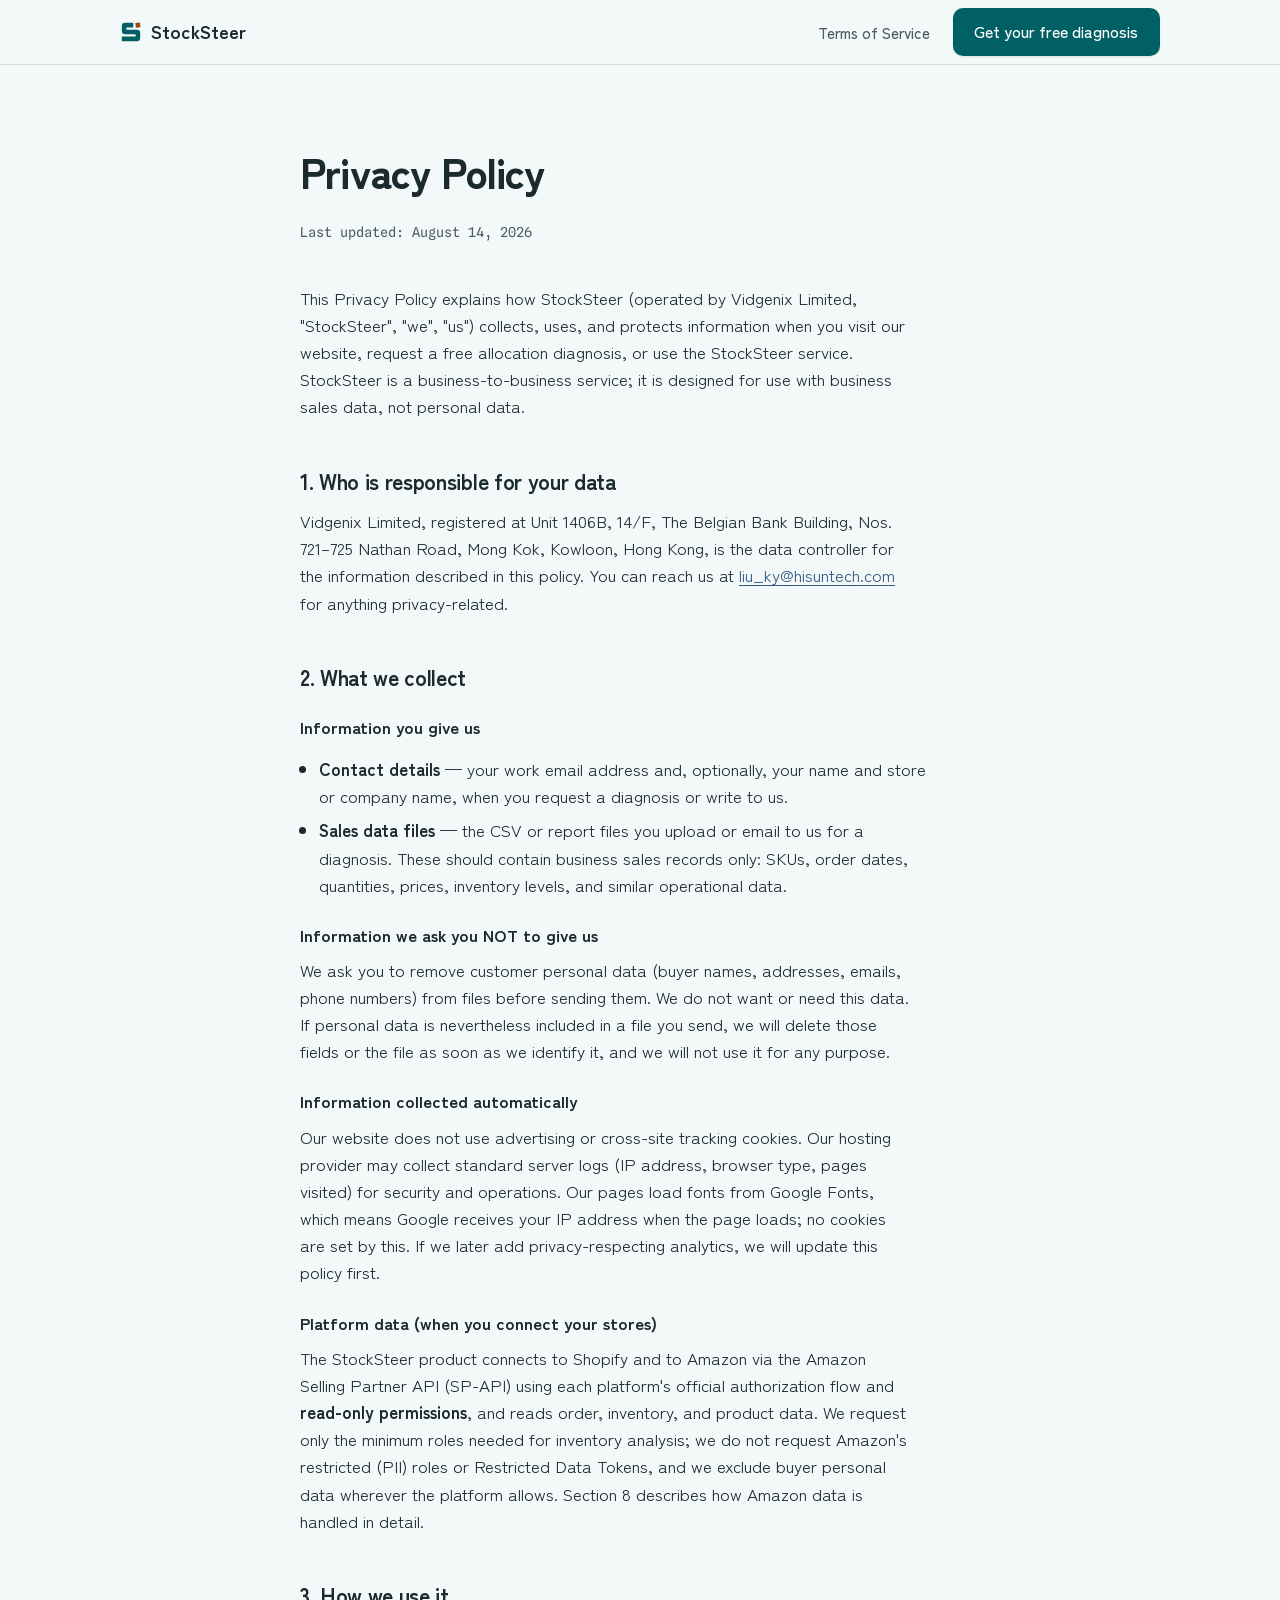
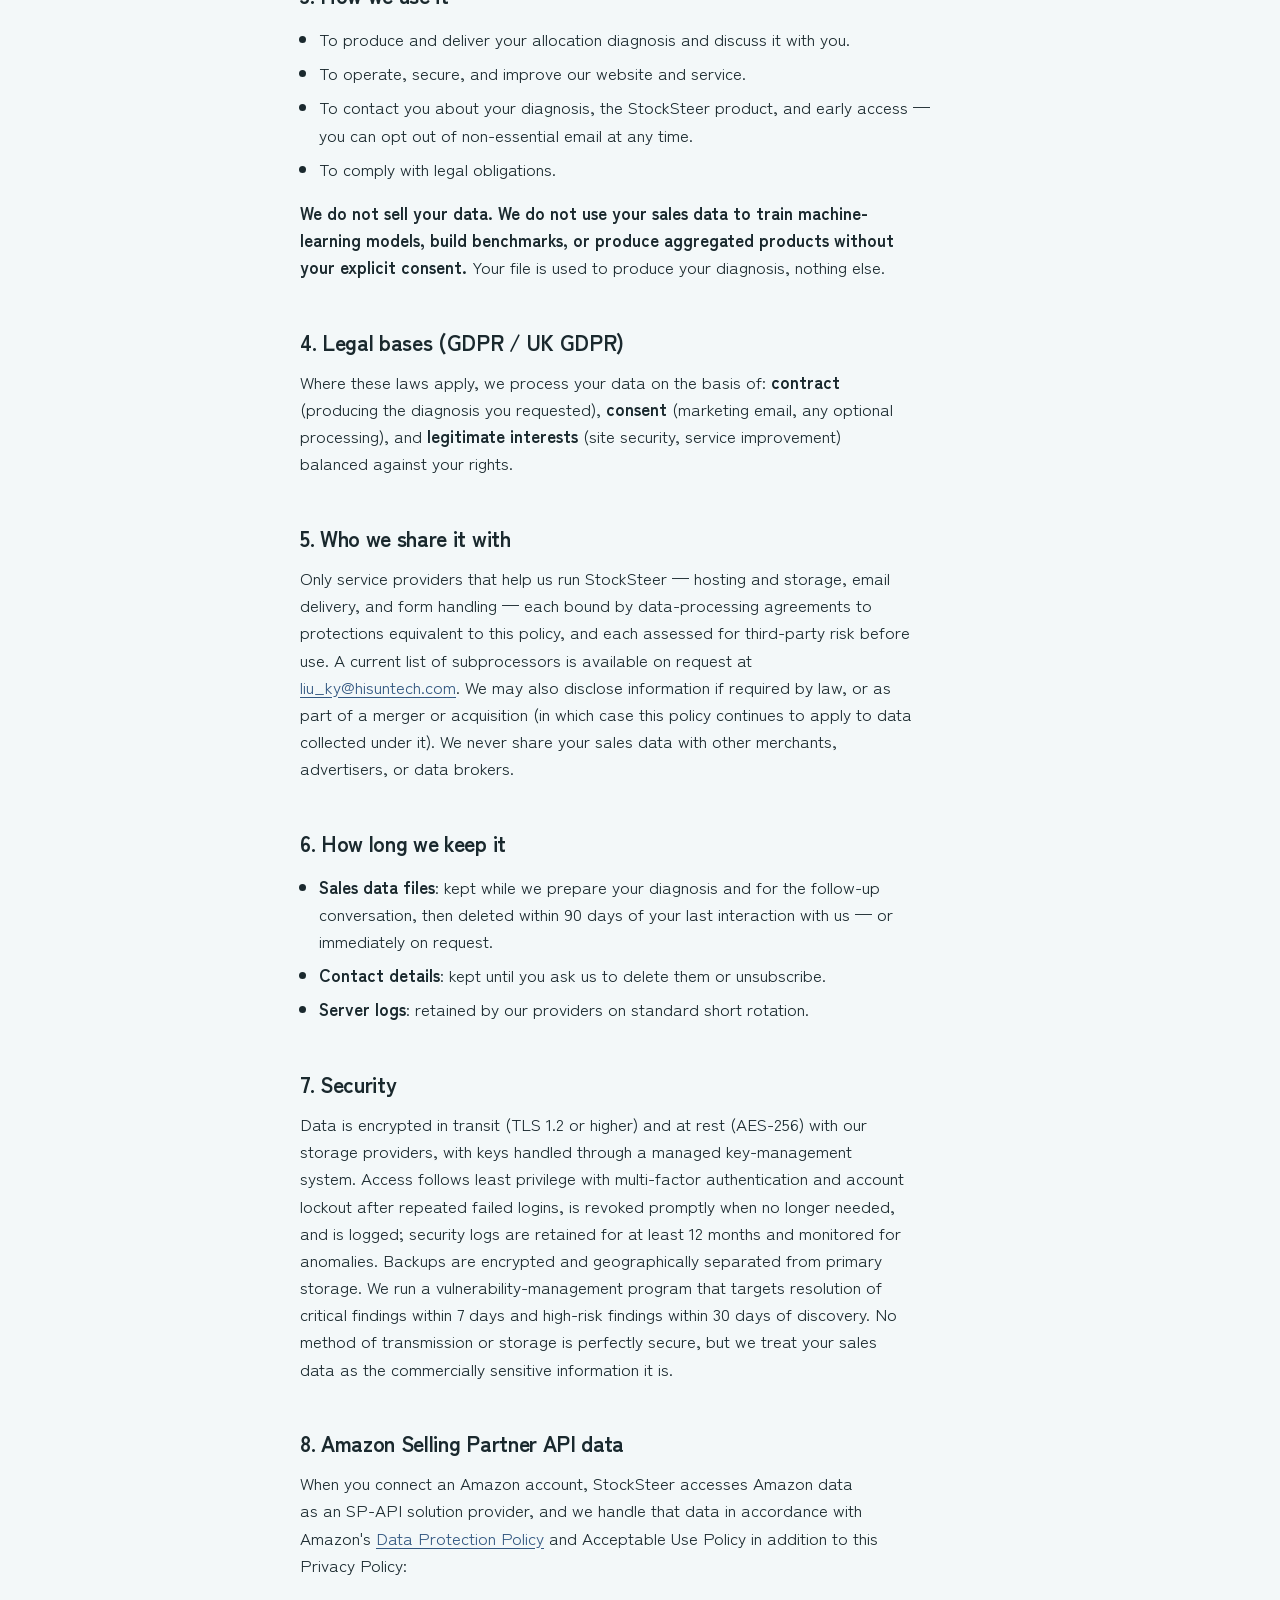
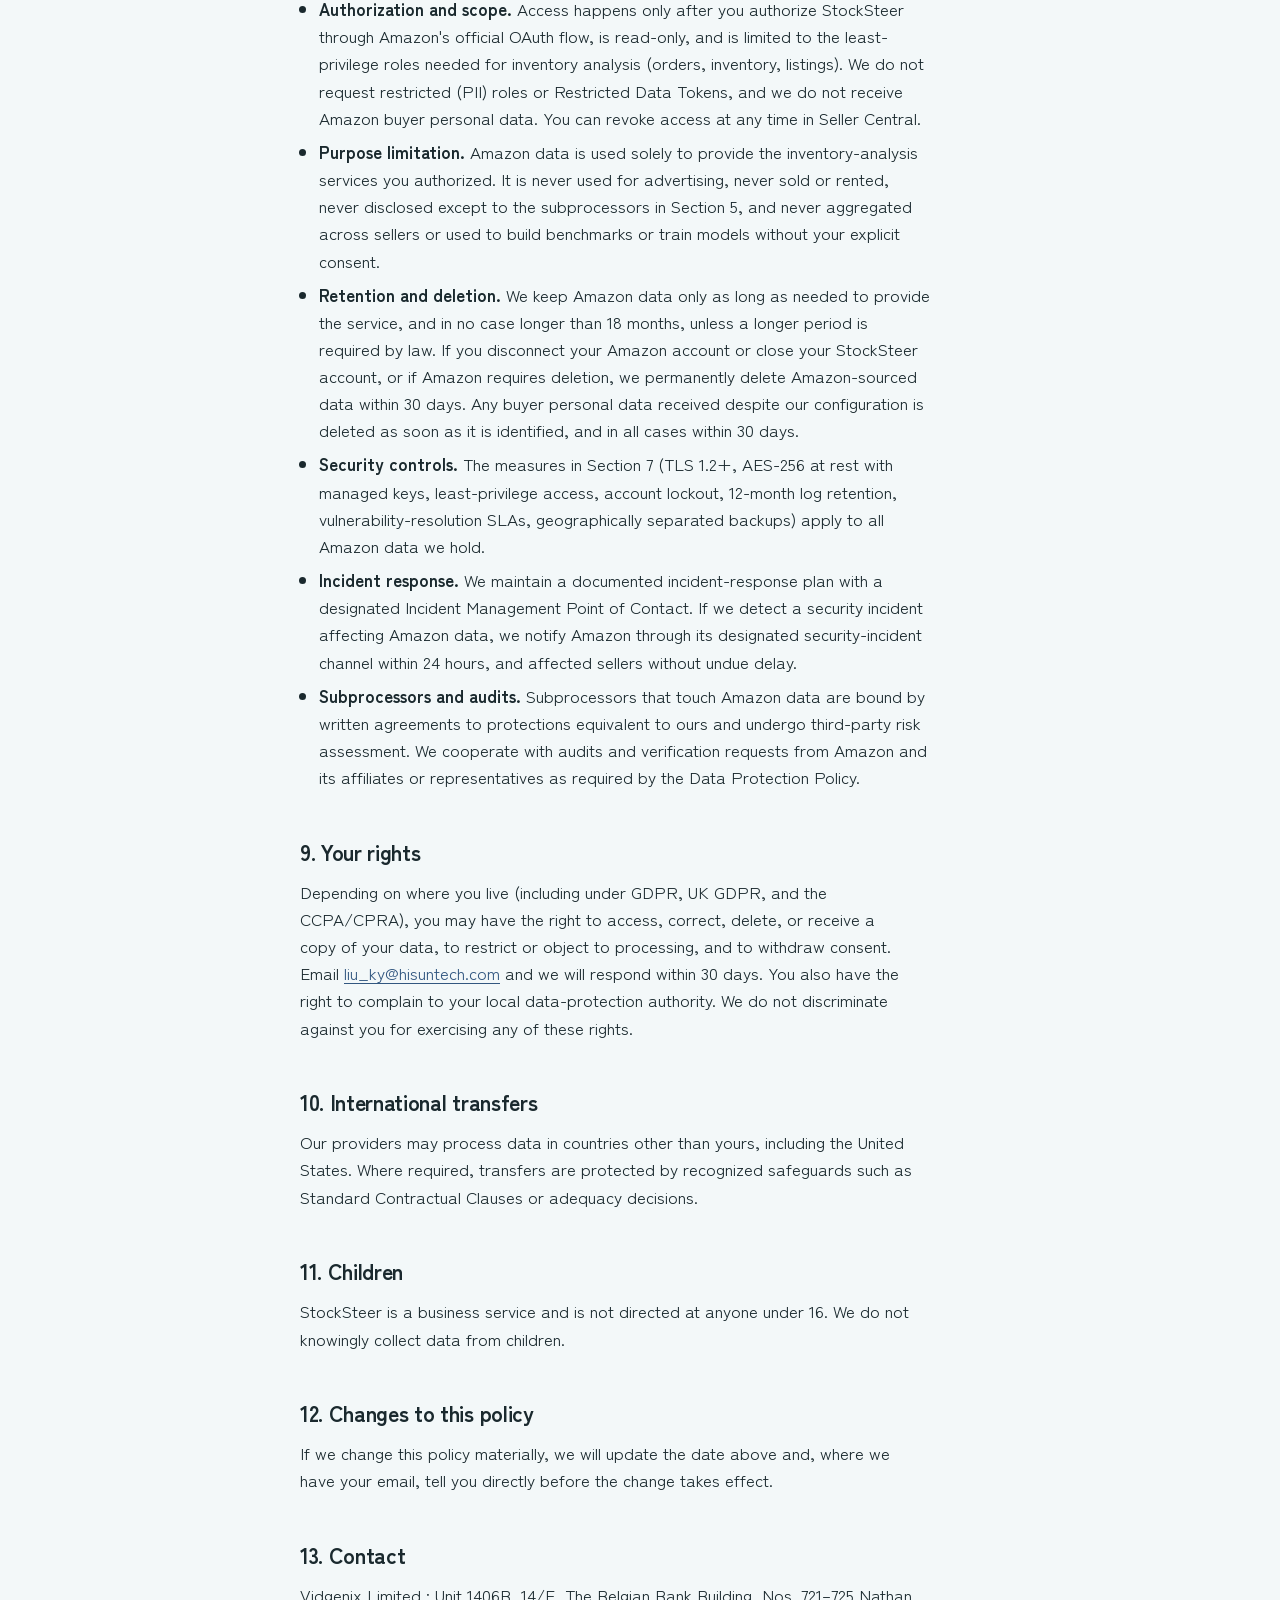
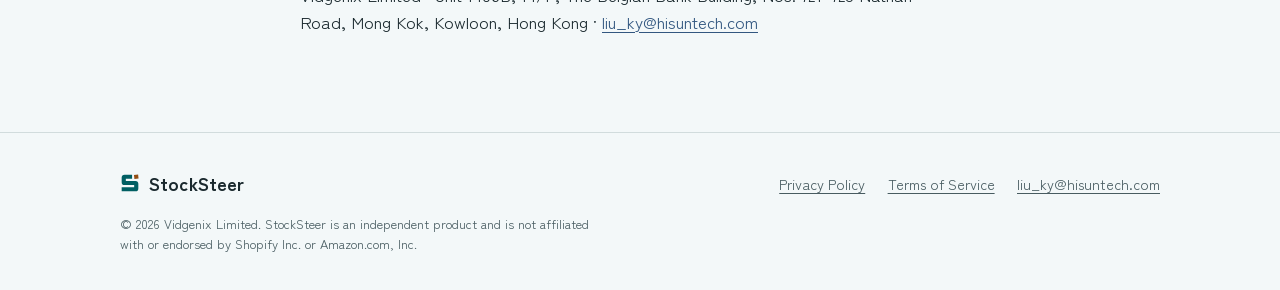
==== privacy.html @ a1f659f7 "Initial commit: StockSteer pre-launch landing page Static site, no build step: hero with a live allo" ====
<!DOCTYPE html>
<html lang="en">
<head>
<meta charset="UTF-8">
<meta name="viewport" content="width=device-width, initial-scale=1.0">
<title>Privacy Policy — StockSteer</title>
<meta name="description" content="How StockSteer collects, uses, and protects your data.">
<link rel="icon" href="data:image/svg+xml,%3Csvg width=%2264%22 height=%2264%22 viewBox=%220 0 64 64%22 fill=%22none%22 xmlns=%22http://www.w3.org/2000/svg%22%3E%3Crect width=%2264%22 height=%2264%22 rx=%2214%22 fill=%22%230C333C%22/%3E%3Cg transform=%22translate%288 8%29%22%3E%3Cpath d=%22M11 4L29 4L29 14L14 14L14 19L37 19A7 7 0 0 1 44 26L44 37A7 7 0 0 1 37 44L4 44L4 34L34 34L34 29L11 29A7 7 0 0 1 4 22L4 11A7 7 0 0 1 11 4Z%22 fill=%22%23F3F8F9%22/%3E%3Crect x=%2234%22 y=%224%22 width=%2210%22 height=%2210%22 fill=%22%23D08440%22 transform=%22rotate%28-6 39 9%29%22/%3E%3C/g%3E%3C/svg%3E">
<link rel="preconnect" href="https://fonts.googleapis.com">
<link rel="preconnect" href="https://fonts.gstatic.com" crossorigin>
<link href="https://fonts.googleapis.com/css2?family=Zen+Kaku+Gothic+New:wght@400;500;700&family=Spline+Sans+Mono:wght@400;500;600&display=swap" rel="stylesheet">
<link rel="stylesheet" href="styles.css">
</head>
<body>

<header class="nav">
  <div class="wrap">
    <a class="wordmark" href="index.html">
      <svg width="22" height="22" viewBox="0 0 48 48" fill="none" aria-hidden="true"><path d="M11 4L29 4L29 14L14 14L14 19L37 19A7 7 0 0 1 44 26L44 37A7 7 0 0 1 37 44L4 44L4 34L34 34L34 29L11 29A7 7 0 0 1 4 22L4 11A7 7 0 0 1 11 4Z" fill="oklch(0.44 0.075 200)"/><rect x="34" y="4" width="10" height="10" fill="oklch(0.50 0.115 55)" transform="rotate(-6 39 9)"/></svg>
      StockSteer
    </a>
    <nav class="nav-links" aria-label="Main">
      <a href="terms.html">Terms of Service</a>
      <a class="btn" href="index.html#get-diagnosis"><span class="cta-long">Get your free diagnosis</span><span class="cta-short">Free diagnosis</span></a>
    </nav>
  </div>
</header>

<main class="legal-main">
  <div class="wrap">
    <h1>Privacy Policy</h1>
    <p class="updated">Last updated: August 14, 2026</p>

    <p>This Privacy Policy explains how StockSteer (operated by Vidgenix Limited, "StockSteer", "we", "us") collects, uses, and protects information when you visit our website, request a free allocation diagnosis, or use the StockSteer service. StockSteer is a business-to-business service; it is designed for use with business sales data, not personal data.</p>

    <h2>1. Who is responsible for your data</h2>
    <p>Vidgenix Limited, registered at Unit 1406B, 14/F, The Belgian Bank Building, Nos. 721–725 Nathan Road, Mong Kok, Kowloon, Hong Kong, is the data controller for the information described in this policy. You can reach us at <a href="mailto:liu_ky@hisuntech.com">liu_ky@hisuntech.com</a> for anything privacy-related.</p>

    <h2>2. What we collect</h2>
    <h3>Information you give us</h3>
    <ul>
      <li><strong>Contact details</strong> — your work email address and, optionally, your name and store or company name, when you request a diagnosis or write to us.</li>
      <li><strong>Sales data files</strong> — the CSV or report files you upload or email to us for a diagnosis. These should contain business sales records only: SKUs, order dates, quantities, prices, inventory levels, and similar operational data.</li>
    </ul>
    <h3>Information we ask you NOT to give us</h3>
    <p>We ask you to remove customer personal data (buyer names, addresses, emails, phone numbers) from files before sending them. We do not want or need this data. If personal data is nevertheless included in a file you send, we will delete those fields or the file as soon as we identify it, and we will not use it for any purpose.</p>
    <h3>Information collected automatically</h3>
    <p>Our website does not use advertising or cross-site tracking cookies. Our hosting provider may collect standard server logs (IP address, browser type, pages visited) for security and operations. Our pages load fonts from Google Fonts, which means Google receives your IP address when the page loads; no cookies are set by this. If we later add privacy-respecting analytics, we will update this policy first.</p>
    <h3>Platform data (when you connect your stores)</h3>
    <p>The StockSteer product connects to Shopify and to Amazon via the Amazon Selling Partner API (SP-API) using each platform's official authorization flow and <strong>read-only permissions</strong>, and reads order, inventory, and product data. We request only the minimum roles needed for inventory analysis; we do not request Amazon's restricted (PII) roles or Restricted Data Tokens, and we exclude buyer personal data wherever the platform allows. Section 8 describes how Amazon data is handled in detail.</p>

    <h2>3. How we use it</h2>
    <ul>
      <li>To produce and deliver your allocation diagnosis and discuss it with you.</li>
      <li>To operate, secure, and improve our website and service.</li>
      <li>To contact you about your diagnosis, the StockSteer product, and early access — you can opt out of non-essential email at any time.</li>
      <li>To comply with legal obligations.</li>
    </ul>
    <p><strong>We do not sell your data. We do not use your sales data to train machine-learning models, build benchmarks, or produce aggregated products without your explicit consent.</strong> Your file is used to produce your diagnosis, nothing else.</p>

    <h2>4. Legal bases (GDPR / UK GDPR)</h2>
    <p>Where these laws apply, we process your data on the basis of: <strong>contract</strong> (producing the diagnosis you requested), <strong>consent</strong> (marketing email, any optional processing), and <strong>legitimate interests</strong> (site security, service improvement) balanced against your rights.</p>

    <h2>5. Who we share it with</h2>
    <p>Only service providers that help us run StockSteer — hosting and storage, email delivery, and form handling — each bound by data-processing agreements to protections equivalent to this policy, and each assessed for third-party risk before use. A current list of subprocessors is available on request at <a href="mailto:liu_ky@hisuntech.com">liu_ky@hisuntech.com</a>. We may also disclose information if required by law, or as part of a merger or acquisition (in which case this policy continues to apply to data collected under it). We never share your sales data with other merchants, advertisers, or data brokers.</p>

    <h2>6. How long we keep it</h2>
    <ul>
      <li><strong>Sales data files</strong>: kept while we prepare your diagnosis and for the follow-up conversation, then deleted within 90 days of your last interaction with us — or immediately on request.</li>
      <li><strong>Contact details</strong>: kept until you ask us to delete them or unsubscribe.</li>
      <li><strong>Server logs</strong>: retained by our providers on standard short rotation.</li>
    </ul>

    <h2>7. Security</h2>
    <p>Data is encrypted in transit (TLS 1.2 or higher) and at rest (AES-256) with our storage providers, with keys handled through a managed key-management system. Access follows least privilege with multi-factor authentication and account lockout after repeated failed logins, is revoked promptly when no longer needed, and is logged; security logs are retained for at least 12 months and monitored for anomalies. Backups are encrypted and geographically separated from primary storage. We run a vulnerability-management program that targets resolution of critical findings within 7 days and high-risk findings within 30 days of discovery. No method of transmission or storage is perfectly secure, but we treat your sales data as the commercially sensitive information it is.</p>

    <h2>8. Amazon Selling Partner API data</h2>
    <p>When you connect an Amazon account, StockSteer accesses Amazon data as an SP-API solution provider, and we handle that data in accordance with Amazon's <a href="https://sellercentral.amazon.com/mws/static/policy?documentType=DPP&amp;locale=en_US" rel="noopener">Data Protection Policy</a> and Acceptable Use Policy in addition to this Privacy Policy:</p>
    <ul>
      <li><strong>Authorization and scope.</strong> Access happens only after you authorize StockSteer through Amazon's official OAuth flow, is read-only, and is limited to the least-privilege roles needed for inventory analysis (orders, inventory, listings). We do not request restricted (PII) roles or Restricted Data Tokens, and we do not receive Amazon buyer personal data. You can revoke access at any time in Seller Central.</li>
      <li><strong>Purpose limitation.</strong> Amazon data is used solely to provide the inventory-analysis services you authorized. It is never used for advertising, never sold or rented, never disclosed except to the subprocessors in Section 5, and never aggregated across sellers or used to build benchmarks or train models without your explicit consent.</li>
      <li><strong>Retention and deletion.</strong> We keep Amazon data only as long as needed to provide the service, and in no case longer than 18 months, unless a longer period is required by law. If you disconnect your Amazon account or close your StockSteer account, or if Amazon requires deletion, we permanently delete Amazon-sourced data within 30 days. Any buyer personal data received despite our configuration is deleted as soon as it is identified, and in all cases within 30 days.</li>
      <li><strong>Security controls.</strong> The measures in Section 7 (TLS 1.2+, AES-256 at rest with managed keys, least-privilege access, account lockout, 12-month log retention, vulnerability-resolution SLAs, geographically separated backups) apply to all Amazon data we hold.</li>
      <li><strong>Incident response.</strong> We maintain a documented incident-response plan with a designated Incident Management Point of Contact. If we detect a security incident affecting Amazon data, we notify Amazon through its designated security-incident channel within 24 hours, and affected sellers without undue delay.</li>
      <li><strong>Subprocessors and audits.</strong> Subprocessors that touch Amazon data are bound by written agreements to protections equivalent to ours and undergo third-party risk assessment. We cooperate with audits and verification requests from Amazon and its affiliates or representatives as required by the Data Protection Policy.</li>
    </ul>

    <h2>9. Your rights</h2>
    <p>Depending on where you live (including under GDPR, UK GDPR, and the CCPA/CPRA), you may have the right to access, correct, delete, or receive a copy of your data, to restrict or object to processing, and to withdraw consent. Email <a href="mailto:liu_ky@hisuntech.com">liu_ky@hisuntech.com</a> and we will respond within 30 days. You also have the right to complain to your local data-protection authority. We do not discriminate against you for exercising any of these rights.</p>

    <h2>10. International transfers</h2>
    <p>Our providers may process data in countries other than yours, including the United States. Where required, transfers are protected by recognized safeguards such as Standard Contractual Clauses or adequacy decisions.</p>

    <h2>11. Children</h2>
    <p>StockSteer is a business service and is not directed at anyone under 16. We do not knowingly collect data from children.</p>

    <h2>12. Changes to this policy</h2>
    <p>If we change this policy materially, we will update the date above and, where we have your email, tell you directly before the change takes effect.</p>

    <h2>13. Contact</h2>
    <p>Vidgenix Limited · Unit 1406B, 14/F, The Belgian Bank Building, Nos. 721–725 Nathan Road, Mong Kok, Kowloon, Hong Kong · <a href="mailto:liu_ky@hisuntech.com">liu_ky@hisuntech.com</a></p>
  </div>
</main>

<footer>
  <div class="wrap">
    <a class="wordmark" href="index.html">
      <svg width="20" height="20" viewBox="0 0 48 48" fill="none" aria-hidden="true"><path d="M11 4L29 4L29 14L14 14L14 19L37 19A7 7 0 0 1 44 26L44 37A7 7 0 0 1 37 44L4 44L4 34L34 34L34 29L11 29A7 7 0 0 1 4 22L4 11A7 7 0 0 1 11 4Z" fill="oklch(0.44 0.075 200)"/><rect x="34" y="4" width="10" height="10" fill="oklch(0.50 0.115 55)" transform="rotate(-6 39 9)"/></svg>
      StockSteer
    </a>
    <nav aria-label="Legal">
      <a href="privacy.html">Privacy Policy</a>
      <a href="terms.html">Terms of Service</a>
      <a href="mailto:liu_ky@hisuntech.com">liu_ky@hisuntech.com</a>
    </nav>
    <p class="legal-note">© 2026 Vidgenix Limited. StockSteer is an independent product and is not affiliated with or endorsed by Shopify Inc. or Amazon.com, Inc.</p>
  </div>
</footer>

</body>
</html>
---- styles.css ----
/* StockSteer landing — tokens per DESIGN.md */

:root {
  /* Film grade: teal & blue on toned paper, amber for risk (teal-orange pairing) */
  --bg: oklch(0.976 0.006 200);        /* toned film-paper white, cool */
  --surface: oklch(0.945 0.01 202);
  --ink: oklch(0.27 0.022 220);        /* lifted film black, blue-teal cast */
  --muted: oklch(0.46 0.025 215);
  --primary: oklch(0.44 0.075 200);    /* film teal 青绿 — actions */
  --primary-hover: oklch(0.37 0.07 202);
  --blue: oklch(0.45 0.08 252);        /* film blue — links, numbers, kicker */
  --blue-hover: oklch(0.38 0.075 252);
  --deep: oklch(0.30 0.045 215);       /* deep teal-blue emulsion panel */
  --deep-ink: oklch(0.965 0.008 200);
  --deep-muted: oklch(0.80 0.03 200);
  --accent: oklch(0.50 0.115 55);      /* film amber — risk semantics only */
  --line: oklch(0.885 0.012 205);

  --font-display: "Zen Kaku Gothic New", system-ui, sans-serif;
  --font-mono: "Spline Sans Mono", ui-monospace, monospace;

  --step-0: 1rem;
  --step-1: 1.25rem;
  --step-2: 1.563rem;
  --step-3: 1.953rem;
  --step-4: 2.441rem;

  --space-section: clamp(4rem, 10vw, 7.5rem);
  --radius: 10px;
  --radius-lg: 16px;

  --z-nav: 10;
  --z-toast: 20;
  --z-grain: 30;

  --ease-out: cubic-bezier(0.22, 1, 0.36, 1);
}

* { box-sizing: border-box; }

html { scroll-behavior: smooth; }

body {
  margin: 0;
  background: var(--bg);
  color: var(--ink);
  font-family: var(--font-display);
  font-optical-sizing: auto;
  font-size: 1.0625rem;
  line-height: 1.6;
  -webkit-font-smoothing: antialiased;
}

/* Film grain — one fractal-noise overlay across the whole page */
body::after {
  content: "";
  position: fixed;
  inset: 0;
  z-index: var(--z-grain);
  pointer-events: none;
  background: url("data:image/svg+xml,%3Csvg xmlns='http://www.w3.org/2000/svg' width='300' height='300'%3E%3Cfilter id='n'%3E%3CfeTurbulence type='fractalNoise' baseFrequency='0.8' numOctaves='2' stitchTiles='stitch'/%3E%3CfeColorMatrix type='saturate' values='0'/%3E%3C/filter%3E%3Crect width='300' height='300' filter='url(%23n)'/%3E%3C/svg%3E") repeat;
  opacity: 0.05;
  mix-blend-mode: overlay;
}

h1, h2, h3 { text-wrap: balance; line-height: 1.25; margin: 0 0 0.6em; font-weight: 700; }
p { margin: 0 0 1em; max-width: 68ch; text-wrap: pretty; }

a { color: var(--blue); text-underline-offset: 3px; }
a:hover { color: var(--blue-hover); }

:focus-visible {
  outline: 3px solid var(--primary);
  outline-offset: 2px;
  border-radius: 4px;
}

.wrap { max-width: 1120px; margin: 0 auto; padding-inline: clamp(1.25rem, 4vw, 2.5rem); }

.mono { font-family: var(--font-mono); font-variant-numeric: tabular-nums; }

/* ---------- Nav ---------- */

.nav {
  position: sticky;
  top: 0;
  z-index: var(--z-nav);
  background: color-mix(in oklch, var(--bg) 92%, transparent);
  backdrop-filter: blur(8px);
  border-bottom: 1px solid var(--line);
}

.nav .wrap {
  display: flex;
  align-items: center;
  gap: 1.5rem;
  min-height: 64px;
}

.wordmark {
  display: inline-flex;
  align-items: center;
  gap: 0.55rem;
  font-weight: 700;
  font-size: 1.15rem;
  letter-spacing: 0.01em;
  color: var(--ink);
  text-decoration: none;
}
.wordmark:hover { color: var(--ink); }
.wordmark svg { display: block; }

.nav-links {
  display: flex;
  align-items: center;
  gap: 1.4rem;
  margin-left: auto;
  font-size: 0.95rem;
  font-weight: 500;
}
.nav-links a { text-decoration: none; }
.nav-links a:not(.btn) { color: var(--muted); }
.nav-links a:not(.btn):hover { color: var(--ink); }

.btn .cta-short { display: none; }
@media (max-width: 720px) {
  .nav-links a:not(.btn) { display: none; }
  .nav-links .btn .cta-long { display: none; }
  .nav-links .btn .cta-short { display: inline; }
}

/* ---------- Buttons ---------- */

.btn {
  display: inline-flex;
  align-items: center;
  gap: 0.5rem;
  background: var(--primary);
  color: white;
  font-weight: 500;
  font-size: 1rem;
  padding: 0.72rem 1.35rem;
  border: 0;
  border-radius: var(--radius);
  text-decoration: none;
  cursor: pointer;
  box-shadow: 0 1px 2px oklch(0.3 0.03 258 / 0.12);
  transition: background 160ms var(--ease-out), transform 160ms var(--ease-out), box-shadow 160ms var(--ease-out);
}
.btn:hover {
  background: var(--primary-hover);
  color: white;
  transform: translateY(-1px);
  box-shadow: 0 5px 16px oklch(0.3 0.05 258 / 0.22);
}
.btn:active { transform: translateY(0); box-shadow: 0 1px 2px oklch(0.3 0.03 258 / 0.12); }

.btn-on-deep { background: var(--deep-ink); color: var(--deep); }
.btn-on-deep:hover { background: white; color: var(--deep); transform: translateY(-1px); }

/* ---------- Hero ---------- */

.hero {
  background-color: var(--deep);
  /* photographic vignette — darkened lower corner, breathed-on top */
  background-image:
    radial-gradient(120% 90% at 18% -10%, oklch(1 0 0 / 0.07), transparent 45%),
    radial-gradient(130% 130% at 105% 115%, oklch(0 0 0 / 0.28), transparent 58%);
  color: var(--deep-ink);
  padding-block: clamp(3.5rem, 8vw, 6.5rem) clamp(4rem, 9vw, 7rem);
}

.hero .wrap {
  display: grid;
  grid-template-columns: 1.05fr 0.95fr;
  gap: clamp(2rem, 5vw, 4.5rem);
  align-items: center;
}

@media (max-width: 880px) {
  .hero .wrap { grid-template-columns: 1fr; }
}

.hero h1 {
  font-size: clamp(2rem, 4.4vw, 3.4rem);
  font-weight: 700;
  letter-spacing: 0.005em;
  line-height: 1.22;
}

.hero .lede {
  font-size: var(--step-1);
  line-height: 1.55;
  color: var(--deep-muted);
  max-width: 34rem;
}
.hero .lede strong { color: var(--deep-ink); font-weight: 600; }

.hero-cta { display: flex; align-items: center; gap: 1.1rem; flex-wrap: wrap; margin-top: 1.8rem; }

.hero-trust {
  margin-top: 1.1rem;
  font-size: 0.92rem;
  color: var(--deep-muted);
}

/* ---------- Diagnosis specimen ---------- */

.specimen {
  background: var(--bg);
  color: var(--ink);
  border: 1px solid var(--line);
  border-radius: var(--radius-lg);
  box-shadow: 0 24px 54px oklch(0.16 0.03 215 / 0.4);
  padding: 1.4rem 1.5rem 1.2rem;
  font-size: 0.92rem;
  max-width: 33rem;
  justify-self: end;
  width: 100%;
}
@media (max-width: 880px) { .specimen { justify-self: start; } }

/* Desktop: the report card breaks out of the hero panel into the page.
   Uses the standalone `translate` property so it composes with the
   entrance animation's `transform` instead of fighting it. */
@media (min-width: 881px) {
  .hero { padding-block-end: clamp(2rem, 4.5vw, 3rem); }
  .specimen { align-self: end; translate: 0 clamp(2.5rem, 6vw, 4.5rem); }
  #diagnosis { padding-top: calc(var(--space-section) + clamp(2rem, 5vw, 3.5rem)); }
}

.specimen-head {
  display: flex;
  justify-content: space-between;
  align-items: baseline;
  gap: 1rem;
  padding-bottom: 0.8rem;
  border-bottom: 1px solid var(--line);
}
.specimen-head .title { font-weight: 800; letter-spacing: -0.01em; font-size: 1rem; }
.specimen-head .meta { font-size: 0.8rem; color: var(--muted); }

.action-card { padding: 1rem 0 0.9rem; }
.action-card + .action-card { border-top: 1px solid var(--line); }

.card-label {
  display: inline-block;
  font-family: var(--font-mono);
  font-size: 0.72rem;
  font-weight: 600;
  padding: 0.18rem 0.5rem;
  border-radius: 5px;
  background: var(--primary);
  color: white;
  margin-bottom: 0.5rem;
}
.card-label.risk { background: var(--accent); color: white; }

.action-card h3 {
  font-size: 1.02rem;
  font-weight: 600;
  margin: 0 0 0.7rem;
  letter-spacing: -0.01em;
}
.action-card .sku { font-family: var(--font-mono); font-weight: 600; }

.cover-row {
  display: grid;
  grid-template-columns: 7.2em 1fr 6.5em;
  align-items: center;
  gap: 0.7em;
  font-size: 0.85rem;
  margin-bottom: 0.45rem;
}
.cover-row .chan { color: var(--muted); }
.cover-row .days { font-family: var(--font-mono); text-align: right; }

.bar {
  height: 8px;
  border-radius: 4px;
  background: var(--surface);
  overflow: hidden;
}
.bar i {
  display: block;
  height: 100%;
  border-radius: 4px;
  background: var(--primary);
  transform-origin: left center;
}
.bar i.low { background: var(--accent); }

.loaded .bar i { animation: grow 700ms var(--ease-out) backwards; animation-delay: 350ms; }
.loaded .cover-row:nth-child(3) .bar i { animation-delay: 470ms; }

@keyframes grow {
  from { transform: scaleX(0); }
  to { transform: scaleX(1); }
}

/* Signature entrance — plays once, only when the page loads visible */
@keyframes rise {
  from { opacity: 0; transform: translateY(14px); }
  to { opacity: 1; transform: none; }
}
.loaded .hero h1 { animation: rise 650ms var(--ease-out) backwards; }
.loaded .hero .lede { animation: rise 650ms var(--ease-out) 90ms backwards; }
.loaded .hero-cta { animation: rise 650ms var(--ease-out) 170ms backwards; }
.loaded .hero-trust { animation: rise 650ms var(--ease-out) 240ms backwards; }
.loaded .specimen { animation: rise 750ms var(--ease-out) 220ms backwards; }

.why {
  margin-top: 0.7rem;
  background: var(--surface);
  border-radius: 8px;
  font-size: 0.83rem;
}
.why summary {
  cursor: pointer;
  padding: 0.55rem 0.8rem;
  font-weight: 600;
  color: var(--primary-hover);
  list-style: none;
}
.why summary::before { content: "▸ "; }
.why[open] summary::before { content: "▾ "; }
.why .math {
  padding: 0 0.8rem 0.7rem;
  font-family: var(--font-mono);
  font-size: 0.8rem;
  line-height: 1.7;
  color: var(--muted);
}
.why .math b { color: var(--ink); font-weight: 600; }

.risk-note { font-size: 0.85rem; color: var(--muted); margin: 0; }
.risk-note b { color: var(--accent); font-weight: 700; }

.specimen-foot {
  margin-top: 0.4rem;
  padding-top: 0.75rem;
  border-top: 1px solid var(--line);
  font-family: var(--font-mono);
  font-size: 0.76rem;
  color: var(--muted);
  display: flex;
  gap: 1.2em;
  flex-wrap: wrap;
}

/* ---------- Sections ---------- */

section { padding-block: var(--space-section); }
section[id] { scroll-margin-top: 72px; }

.section-title {
  font-size: clamp(1.55rem, 3vw, 2.2rem);
  font-weight: 700;
  letter-spacing: 0.005em;
  max-width: 24ch;
}
.section-intro { color: var(--muted); font-size: var(--step-1); max-width: 56ch; }

/* What's in the diagnosis — definition rows */

.contents-list { margin-top: 2.5rem; border-top: 1px solid var(--line); }

.content-row {
  display: grid;
  grid-template-columns: minmax(14rem, 0.9fr) 1.6fr;
  gap: clamp(1rem, 4vw, 4rem);
  padding-block: 1.9rem;
  border-bottom: 1px solid var(--line);
}
@media (max-width: 720px) { .content-row { grid-template-columns: 1fr; gap: 0.4rem; } }

.content-row h3 {
  font-size: var(--step-1);
  font-weight: 700;
  letter-spacing: -0.015em;
  margin: 0;
}
.content-row p { margin: 0; color: var(--muted); }
.content-row .example {
  display: block;
  margin-top: 0.7rem;
  font-family: var(--font-mono);
  font-size: 0.84rem;
  color: var(--ink);
  background: var(--surface);
  border-radius: 8px;
  padding: 0.6rem 0.9rem;
  width: fit-content;
  max-width: 100%;
}

.price-tag {
  display: inline-block;
  font-family: var(--font-mono);
  font-size: 0.78rem;
  font-weight: 600;
  color: var(--primary-hover);
  background: var(--surface);
  border-radius: 6px;
  padding: 0.2rem 0.55rem;
  margin-left: 0.6rem;
  vertical-align: middle;
  white-space: nowrap;
}

/* How it works — the one numbered sequence */

.steps { margin-top: 2.5rem; display: grid; gap: 0; }

.step {
  display: grid;
  grid-template-columns: 4.5rem 1fr;
  gap: clamp(1rem, 3vw, 2.5rem);
  padding-block: 1.8rem;
  border-top: 1px solid var(--line);
}
.step:last-child { border-bottom: 1px solid var(--line); }

.step-num {
  font-family: var(--font-mono);
  font-size: 1.9rem;
  font-weight: 600;
  color: var(--blue);
  line-height: 1;
  padding-top: 0.2rem;
}

.step h3 { font-size: var(--step-1); font-weight: 700; margin: 0 0 0.4rem; letter-spacing: -0.015em; }
.step p { margin: 0; color: var(--muted); }
.step p + p { margin-top: 0.6rem; }
.step .fine { font-size: 0.9rem; }
.step .fine b { color: var(--ink); font-weight: 600; }

/* Argument section */

.argument { background: var(--surface); }
.argument .wrap { max-width: 860px; }
.argument p { font-size: var(--step-1); line-height: 1.6; max-width: 60ch; }
.argument p b { font-weight: 700; }
.argument .kicker-line {
  font-size: clamp(1.6rem, 3vw, 2.3rem);
  font-weight: 700;
  letter-spacing: 0.005em;
  margin-top: 2rem;
  max-width: 30ch;
  line-height: 1.3;
  color: var(--blue);
}

/* Promise strip */

.promises { padding-block: calc(var(--space-section) * 0.7); }
.promise-strip {
  display: flex;
  flex-wrap: wrap;
  border-block: 1px solid var(--line);
}
.promise {
  flex: 1 1 220px;
  padding: 1.6rem 1.5rem;
  border-inline-start: 1px solid var(--line);
}
.promise:first-child { border-inline-start: 0; }
@media (max-width: 720px) {
  .promise { border-inline-start: 0; border-top: 1px solid var(--line); }
  .promise:first-child { border-top: 0; }
}
.promise h3 { font-size: 1rem; font-weight: 700; margin: 0 0 0.3rem; }
.promise p { font-size: 0.92rem; color: var(--muted); margin: 0; }
.promise a { color: var(--primary-hover); }

/* ---------- CTA / form ---------- */

.cta {
  background-color: var(--deep);
  background-image: radial-gradient(130% 130% at -5% 115%, oklch(0 0 0 / 0.24), transparent 55%);
  color: var(--deep-ink);
}
.cta .wrap {
  display: grid;
  grid-template-columns: 1fr 1fr;
  gap: clamp(2rem, 5vw, 5rem);
}
@media (max-width: 880px) { .cta .wrap { grid-template-columns: 1fr; } }

.cta h2 {
  font-size: clamp(1.8rem, 3.6vw, 2.7rem);
  font-weight: 800;
  letter-spacing: -0.02em;
}
.cta .section-intro { color: var(--deep-muted); }
.cta .alt-channel { font-size: 0.95rem; color: var(--deep-muted); }
.cta .alt-channel a { color: var(--deep-ink); }

.form {
  background: var(--bg);
  color: var(--ink);
  border: 1px solid var(--line);
  border-radius: var(--radius-lg);
  box-shadow: 0 24px 54px oklch(0.16 0.03 215 / 0.35);
  padding: 1.8rem;
  display: grid;
  gap: 1.1rem;
  align-self: start;
}

.field { display: grid; gap: 0.35rem; }
.field label { font-weight: 600; font-size: 0.95rem; }
.field .hint { font-size: 0.83rem; color: var(--muted); }

.field input[type="email"],
.field input[type="text"],
.field select {
  font: inherit;
  padding: 0.6rem 0.75rem;
  border: 1.5px solid var(--line);
  border-radius: 8px;
  background: var(--bg);
  color: var(--ink);
  width: 100%;
}
.field input:focus-visible, .field select:focus-visible {
  outline: 3px solid var(--primary);
  outline-offset: 1px;
  border-color: var(--primary);
}

.file-drop {
  border: 1.5px dashed var(--line);
  border-radius: 8px;
  padding: 1rem;
  text-align: center;
  font-size: 0.95rem;
  color: var(--muted);
  cursor: pointer;
  transition: border-color 160ms var(--ease-out), background 160ms var(--ease-out);
}
.file-drop:hover, .file-drop.drag { border-color: var(--primary); background: var(--surface); }
.file-drop input { position: absolute; width: 1px; height: 1px; opacity: 0; }
.file-drop .picked { color: var(--ink); font-weight: 600; font-family: var(--font-mono); font-size: 0.86rem; }

.consent { display: flex; gap: 0.6rem; align-items: flex-start; font-size: 0.87rem; color: var(--muted); }
.consent input { margin-top: 0.25rem; width: 1.05rem; height: 1.05rem; accent-color: var(--primary); flex: none; }

.form .btn { justify-content: center; font-size: 1.05rem; padding-block: 0.85rem; }

.form-note { font-size: 0.83rem; color: var(--muted); margin: 0; text-align: center; }

.form-status {
  border-radius: 8px;
  padding: 0.8rem 1rem;
  font-size: 0.92rem;
  display: none;
}
.form.sent > :not(.form-status) { display: none; }
.form-status.ok { display: block; background: var(--surface); color: var(--ink); }
.form-status.err { display: block; background: oklch(0.955 0.02 60); color: oklch(0.43 0.1 55); }

/* ---------- FAQ ---------- */

.faq .wrap { max-width: 860px; }
.faq-item { border-bottom: 1px solid var(--line); }
.faq-item:first-of-type { border-top: 1px solid var(--line); margin-top: 2rem; }
.faq-item summary {
  cursor: pointer;
  padding: 1.1rem 0;
  font-weight: 600;
  font-size: 1.05rem;
  list-style: none;
  display: flex;
  justify-content: space-between;
  gap: 1rem;
  align-items: baseline;
}
.faq-item summary::-webkit-details-marker { display: none; }
.faq-item summary::after { content: "+"; font-family: var(--font-mono); color: var(--primary); flex: none; }
.faq-item[open] summary::after { content: "−"; }
.faq-item .answer { padding: 0 0 1.2rem; color: var(--muted); max-width: 62ch; }
.faq-item .answer p { margin: 0 0 0.6em; }

/* ---------- Footer ---------- */

footer {
  border-top: 1px solid var(--line);
  padding-block: 2.2rem;
  font-size: 0.9rem;
  color: var(--muted);
}
footer .wrap {
  display: flex;
  flex-wrap: wrap;
  gap: 1rem 2rem;
  align-items: center;
  justify-content: space-between;
}
footer nav { display: flex; gap: 1.4rem; flex-wrap: wrap; }
footer a { color: var(--muted); }
footer a:hover { color: var(--ink); }
footer .legal-note { flex-basis: 100%; font-size: 0.8rem; margin: 0; }

/* ---------- Legal pages ---------- */

.legal-main { padding-block: clamp(3rem, 7vw, 5rem); }
.legal-main .wrap { max-width: 760px; }
.legal-main h1 { font-size: clamp(1.9rem, 4vw, 2.6rem); font-weight: 800; letter-spacing: -0.02em; }
.legal-main .updated { font-family: var(--font-mono); font-size: 0.85rem; color: var(--muted); margin-bottom: 2.5rem; }
.legal-main h2 { font-size: 1.35rem; font-weight: 700; letter-spacing: -0.015em; margin-top: 2.2em; }
.legal-main h3 { font-size: 1.05rem; font-weight: 700; margin-top: 1.6em; }
.legal-main p, .legal-main li { color: var(--ink); max-width: 68ch; }
.legal-main ul { padding-left: 1.2rem; }
.legal-main li { margin-bottom: 0.4em; }

/* ---------- Reveal motion ----------
   Content is visible by default. JS adds .pre only to below-fold elements
   while the page is actually visible; anything else never gets hidden. */

.reveal.pre { opacity: 0; transform: translateY(12px); }
.reveal.in {
  opacity: 1;
  transform: none;
  transition: opacity 600ms var(--ease-out), transform 600ms var(--ease-out);
}

@media (prefers-reduced-motion: reduce) {
  html { scroll-behavior: auto; }
  .reveal.pre { opacity: 1; transform: none; }
  .loaded .bar i { animation: none; }
  * { transition-duration: 0.01ms !important; animation-duration: 0.01ms !important; }
}
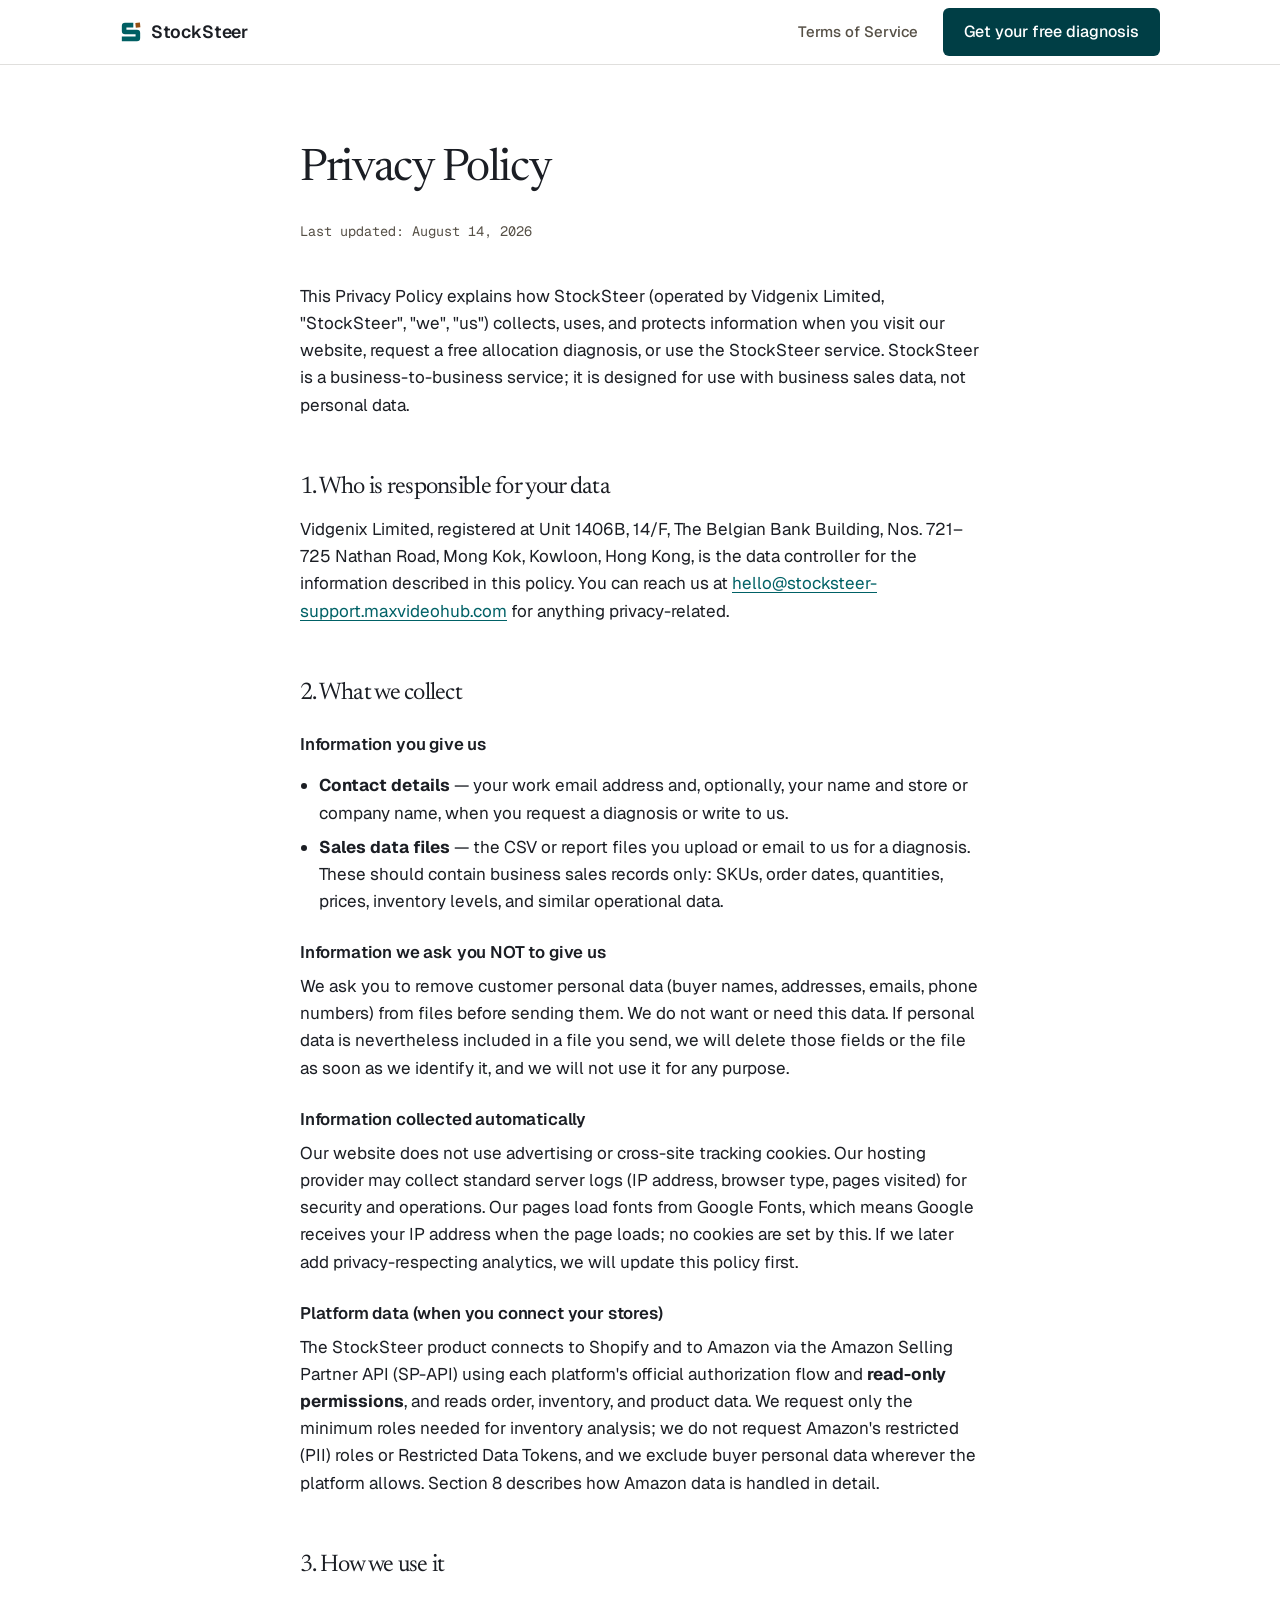
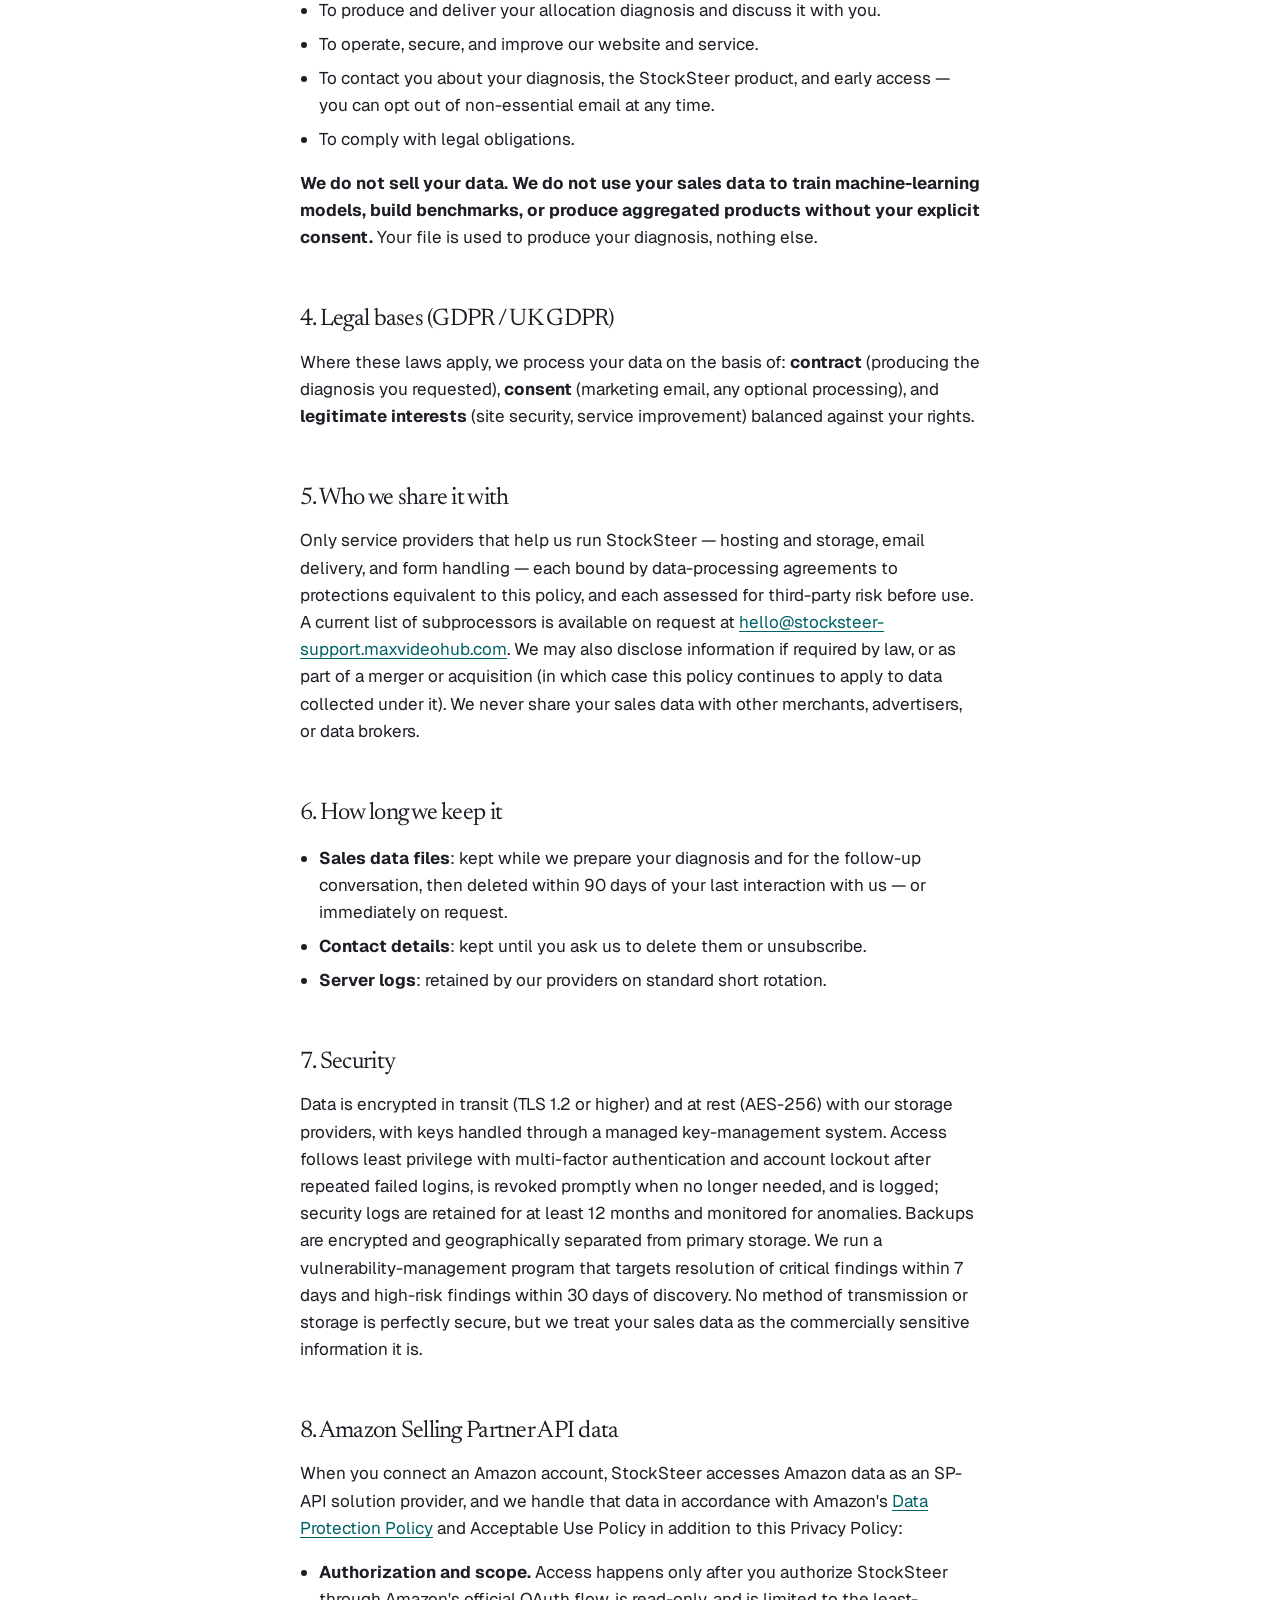
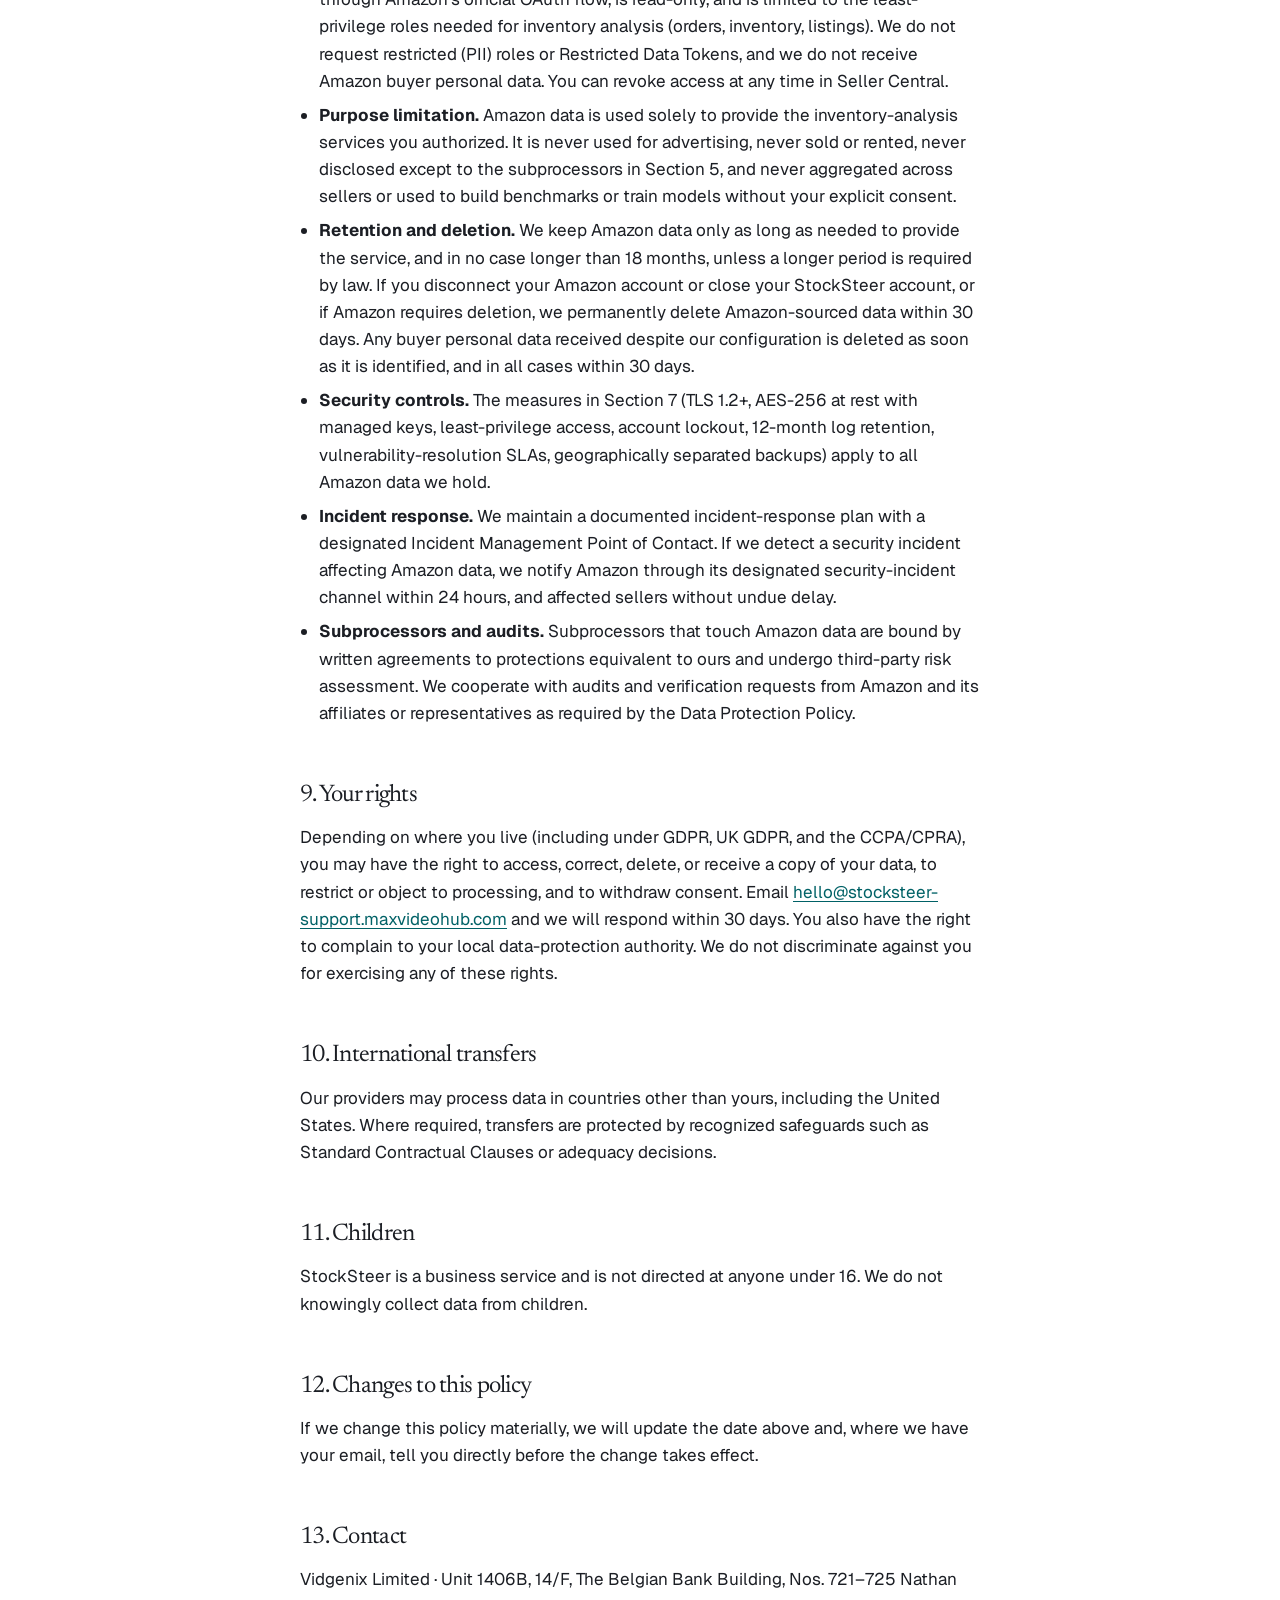
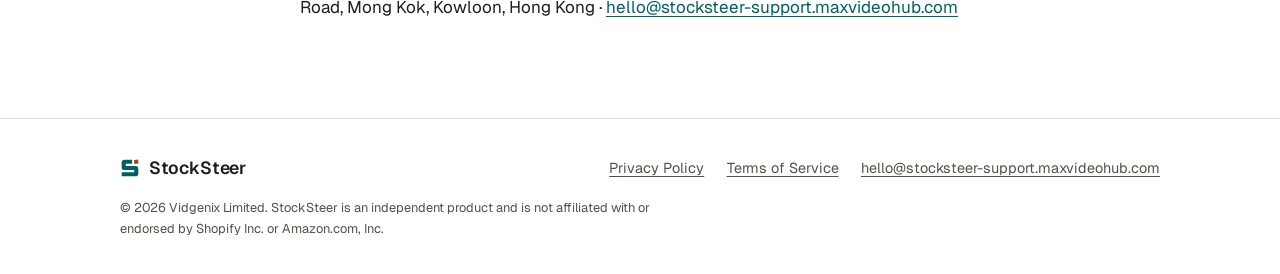
==== commit 1f485e98: "Wire form backend, add inbound email forwarding, switch contact address - api/diagnosis.js: Vercel e" ====
--- a/privacy.html
+++ b/privacy.html
@@ -8,7 +8,7 @@
 <link rel="icon" href="data:image/svg+xml,%3Csvg width=%2264%22 height=%2264%22 viewBox=%220 0 64 64%22 fill=%22none%22 xmlns=%22http://www.w3.org/2000/svg%22%3E%3Crect width=%2264%22 height=%2264%22 rx=%2214%22 fill=%22%230C333C%22/%3E%3Cg transform=%22translate%288 8%29%22%3E%3Cpath d=%22M11 4L29 4L29 14L14 14L14 19L37 19A7 7 0 0 1 44 26L44 37A7 7 0 0 1 37 44L4 44L4 34L34 34L34 29L11 29A7 7 0 0 1 4 22L4 11A7 7 0 0 1 11 4Z%22 fill=%22%23F3F8F9%22/%3E%3Crect x=%2234%22 y=%224%22 width=%2210%22 height=%2210%22 fill=%22%23D08440%22 transform=%22rotate%28-6 39 9%29%22/%3E%3C/g%3E%3C/svg%3E">
 <link rel="preconnect" href="https://fonts.googleapis.com">
 <link rel="preconnect" href="https://fonts.gstatic.com" crossorigin>
-<link href="https://fonts.googleapis.com/css2?family=Zen+Kaku+Gothic+New:wght@400;500;700&family=Spline+Sans+Mono:wght@400;500;600&display=swap" rel="stylesheet">
+<link href="https://fonts.googleapis.com/css2?family=Newsreader:opsz,wght@6..72,400;6..72,500&family=Geist:wght@400;500;600&family=Geist+Mono:wght@400;500;600&display=swap" rel="stylesheet">
 <link rel="stylesheet" href="styles.css">
 </head>
 <body>
@@ -34,7 +34,7 @@
     <p>This Privacy Policy explains how StockSteer (operated by Vidgenix Limited, "StockSteer", "we", "us") collects, uses, and protects information when you visit our website, request a free allocation diagnosis, or use the StockSteer service. StockSteer is a business-to-business service; it is designed for use with business sales data, not personal data.</p>
 
     <h2>1. Who is responsible for your data</h2>
-    <p>Vidgenix Limited, registered at Unit 1406B, 14/F, The Belgian Bank Building, Nos. 721–725 Nathan Road, Mong Kok, Kowloon, Hong Kong, is the data controller for the information described in this policy. You can reach us at <a href="mailto:liu_ky@hisuntech.com">liu_ky@hisuntech.com</a> for anything privacy-related.</p>
+    <p>Vidgenix Limited, registered at Unit 1406B, 14/F, The Belgian Bank Building, Nos. 721–725 Nathan Road, Mong Kok, Kowloon, Hong Kong, is the data controller for the information described in this policy. You can reach us at <a href="mailto:hello@stocksteer-support.maxvideohub.com">hello@stocksteer-support.maxvideohub.com</a> for anything privacy-related.</p>
 
     <h2>2. What we collect</h2>
     <h3>Information you give us</h3>
@@ -62,7 +62,7 @@
     <p>Where these laws apply, we process your data on the basis of: <strong>contract</strong> (producing the diagnosis you requested), <strong>consent</strong> (marketing email, any optional processing), and <strong>legitimate interests</strong> (site security, service improvement) balanced against your rights.</p>
 
     <h2>5. Who we share it with</h2>
-    <p>Only service providers that help us run StockSteer — hosting and storage, email delivery, and form handling — each bound by data-processing agreements to protections equivalent to this policy, and each assessed for third-party risk before use. A current list of subprocessors is available on request at <a href="mailto:liu_ky@hisuntech.com">liu_ky@hisuntech.com</a>. We may also disclose information if required by law, or as part of a merger or acquisition (in which case this policy continues to apply to data collected under it). We never share your sales data with other merchants, advertisers, or data brokers.</p>
+    <p>Only service providers that help us run StockSteer — hosting and storage, email delivery, and form handling — each bound by data-processing agreements to protections equivalent to this policy, and each assessed for third-party risk before use. A current list of subprocessors is available on request at <a href="mailto:hello@stocksteer-support.maxvideohub.com">hello@stocksteer-support.maxvideohub.com</a>. We may also disclose information if required by law, or as part of a merger or acquisition (in which case this policy continues to apply to data collected under it). We never share your sales data with other merchants, advertisers, or data brokers.</p>
 
     <h2>6. How long we keep it</h2>
     <ul>
@@ -86,7 +86,7 @@
     </ul>
 
     <h2>9. Your rights</h2>
-    <p>Depending on where you live (including under GDPR, UK GDPR, and the CCPA/CPRA), you may have the right to access, correct, delete, or receive a copy of your data, to restrict or object to processing, and to withdraw consent. Email <a href="mailto:liu_ky@hisuntech.com">liu_ky@hisuntech.com</a> and we will respond within 30 days. You also have the right to complain to your local data-protection authority. We do not discriminate against you for exercising any of these rights.</p>
+    <p>Depending on where you live (including under GDPR, UK GDPR, and the CCPA/CPRA), you may have the right to access, correct, delete, or receive a copy of your data, to restrict or object to processing, and to withdraw consent. Email <a href="mailto:hello@stocksteer-support.maxvideohub.com">hello@stocksteer-support.maxvideohub.com</a> and we will respond within 30 days. You also have the right to complain to your local data-protection authority. We do not discriminate against you for exercising any of these rights.</p>
 
     <h2>10. International transfers</h2>
     <p>Our providers may process data in countries other than yours, including the United States. Where required, transfers are protected by recognized safeguards such as Standard Contractual Clauses or adequacy decisions.</p>
@@ -98,7 +98,7 @@
     <p>If we change this policy materially, we will update the date above and, where we have your email, tell you directly before the change takes effect.</p>
 
     <h2>13. Contact</h2>
-    <p>Vidgenix Limited · Unit 1406B, 14/F, The Belgian Bank Building, Nos. 721–725 Nathan Road, Mong Kok, Kowloon, Hong Kong · <a href="mailto:liu_ky@hisuntech.com">liu_ky@hisuntech.com</a></p>
+    <p>Vidgenix Limited · Unit 1406B, 14/F, The Belgian Bank Building, Nos. 721–725 Nathan Road, Mong Kok, Kowloon, Hong Kong · <a href="mailto:hello@stocksteer-support.maxvideohub.com">hello@stocksteer-support.maxvideohub.com</a></p>
   </div>
 </main>
 
@@ -111,7 +111,7 @@
     <nav aria-label="Legal">
       <a href="privacy.html">Privacy Policy</a>
       <a href="terms.html">Terms of Service</a>
-      <a href="mailto:liu_ky@hisuntech.com">liu_ky@hisuntech.com</a>
+      <a href="mailto:hello@stocksteer-support.maxvideohub.com">hello@stocksteer-support.maxvideohub.com</a>
     </nav>
     <p class="legal-note">© 2026 Vidgenix Limited. StockSteer is an independent product and is not affiliated with or endorsed by Shopify Inc. or Amazon.com, Inc.</p>
   </div>
--- a/styles.css
+++ b/styles.css
@@ -1,76 +1,50 @@
-/* StockSteer landing — tokens per DESIGN.md */
-
-:root {
-  /* Film grade: teal & blue on toned paper, amber for risk (teal-orange pairing) */
-  --bg: oklch(0.976 0.006 200);        /* toned film-paper white, cool */
-  --surface: oklch(0.945 0.01 202);
-  --ink: oklch(0.27 0.022 220);        /* lifted film black, blue-teal cast */
-  --muted: oklch(0.46 0.025 215);
-  --primary: oklch(0.44 0.075 200);    /* film teal 青绿 — actions */
-  --primary-hover: oklch(0.37 0.07 202);
-  --blue: oklch(0.45 0.08 252);        /* film blue — links, numbers, kicker */
-  --blue-hover: oklch(0.38 0.075 252);
-  --deep: oklch(0.30 0.045 215);       /* deep teal-blue emulsion panel */
-  --deep-ink: oklch(0.965 0.008 200);
-  --deep-muted: oklch(0.80 0.03 200);
-  --accent: oklch(0.50 0.115 55);      /* film amber — risk semantics only */
-  --line: oklch(0.885 0.012 205);
-
-  --font-display: "Zen Kaku Gothic New", system-ui, sans-serif;
-  --font-mono: "Spline Sans Mono", ui-monospace, monospace;
-
-  --step-0: 1rem;
-  --step-1: 1.25rem;
-  --step-2: 1.563rem;
-  --step-3: 1.953rem;
-  --step-4: 2.441rem;
-
-  --space-section: clamp(4rem, 10vw, 7.5rem);
-  --radius: 10px;
-  --radius-lg: 16px;
-
-  --z-nav: 10;
-  --z-toast: 20;
-  --z-grain: 30;
-
-  --ease-out: cubic-bezier(0.22, 1, 0.36, 1);
-}
+/* Hallmark · macrostructure: Marquee Hero (centered, product-card-below) · tone: technical modern-minimal
+ * theme: studied-DNA (source: https://exa.ai/ · public reference) · studied: yes · DNA-source: url
+ * paper var(--paper) + cream sections · warm charcoal panel · accent: brand teal, small footprint · amber = risk only
+ * observed fonts (source): ABC Arizona + ABCDiatype + GeistMono → free stand-ins: Newsreader + Geist + Geist Mono
+ * nav: N1b (logo / centered links / black CTA) · footer: Ft5 statement + legal row
+ * pre-emit critique: P4 H5 E4 S4 R5 V4
+ */
+
+@import url("tokens.css");
 
 * { box-sizing: border-box; }
 
-html { scroll-behavior: smooth; }
+html { scroll-behavior: smooth; overflow-x: clip; }
 
 body {
   margin: 0;
-  background: var(--bg);
+  overflow-x: clip;
+  background: var(--paper);
   color: var(--ink);
-  font-family: var(--font-display);
-  font-optical-sizing: auto;
-  font-size: 1.0625rem;
+  font-family: var(--font-body);
+  font-size: var(--text-body);
   line-height: 1.6;
   -webkit-font-smoothing: antialiased;
 }
 
-/* Film grain — one fractal-noise overlay across the whole page */
-body::after {
-  content: "";
-  position: fixed;
-  inset: 0;
-  z-index: var(--z-grain);
-  pointer-events: none;
-  background: url("data:image/svg+xml,%3Csvg xmlns='http://www.w3.org/2000/svg' width='300' height='300'%3E%3Cfilter id='n'%3E%3CfeTurbulence type='fractalNoise' baseFrequency='0.8' numOctaves='2' stitchTiles='stitch'/%3E%3CfeColorMatrix type='saturate' values='0'/%3E%3C/filter%3E%3Crect width='300' height='300' filter='url(%23n)'/%3E%3C/svg%3E") repeat;
-  opacity: 0.05;
-  mix-blend-mode: overlay;
-}
-
-h1, h2, h3 { text-wrap: balance; line-height: 1.25; margin: 0 0 0.6em; font-weight: 700; }
+h1, h2, h3 {
+  text-wrap: balance;
+  overflow-wrap: anywhere;
+  min-width: 0;
+  line-height: 1.25;
+  margin: 0 0 0.6em;
+}
+h1, h2 {
+  font-family: var(--font-display);
+  font-weight: 400;
+  letter-spacing: var(--track-display);
+  font-optical-sizing: auto;
+}
+h3 { font-weight: 600; letter-spacing: -0.01em; }
+
 p { margin: 0 0 1em; max-width: 68ch; text-wrap: pretty; }
 
-a { color: var(--blue); text-underline-offset: 3px; }
-a:hover { color: var(--blue-hover); }
+a { color: var(--teal); text-underline-offset: 3px; }
+a:hover { color: var(--teal-hover); }
 
 :focus-visible {
-  outline: 3px solid var(--primary);
+  outline: 3px solid var(--teal);
   outline-offset: 2px;
   border-radius: 4px;
 }
@@ -78,6 +52,15 @@
 .wrap { max-width: 1120px; margin: 0 auto; padding-inline: clamp(1.25rem, 4vw, 2.5rem); }
 
 .mono { font-family: var(--font-mono); font-variant-numeric: tabular-nums; }
+
+.eyebrow {
+  font-size: var(--text-xs);
+  font-weight: 500;
+  text-transform: uppercase;
+  letter-spacing: var(--track-eyebrow);
+  color: var(--teal);
+  margin: 0 0 0.9rem;
+}
 
 /* ---------- Nav ---------- */
 
@@ -85,7 +68,7 @@
   position: sticky;
   top: 0;
   z-index: var(--z-nav);
-  background: color-mix(in oklch, var(--bg) 92%, transparent);
+  background: color-mix(in oklch, var(--paper) 92%, transparent);
   backdrop-filter: blur(8px);
   border-bottom: 1px solid var(--line);
 }
@@ -97,13 +80,21 @@
   min-height: 64px;
 }
 
+/* Home page: logo / centered links / CTA — three-part grid */
+.nav-home .wrap {
+  display: grid;
+  grid-template-columns: 1fr auto 1fr;
+}
+.nav-home .nav-links { margin: 0; justify-self: center; }
+.nav-home .nav-cta { justify-self: end; }
+
 .wordmark {
   display: inline-flex;
   align-items: center;
   gap: 0.55rem;
-  font-weight: 700;
-  font-size: 1.15rem;
-  letter-spacing: 0.01em;
+  font-weight: 600;
+  font-size: 1.1rem;
+  letter-spacing: -0.01em;
   color: var(--ink);
   text-decoration: none;
 }
@@ -113,9 +104,9 @@
 .nav-links {
   display: flex;
   align-items: center;
-  gap: 1.4rem;
+  gap: 1.6rem;
   margin-left: auto;
-  font-size: 0.95rem;
+  font-size: var(--text-sm);
   font-weight: 500;
 }
 .nav-links a { text-decoration: none; }
@@ -123,10 +114,19 @@
 .nav-links a:not(.btn):hover { color: var(--ink); }
 
 .btn .cta-short { display: none; }
+@media (max-width: 920px) {
+  .nav-home .btn .cta-long { display: none; }
+  .nav-home .btn .cta-short { display: inline; }
+}
 @media (max-width: 720px) {
   .nav-links a:not(.btn) { display: none; }
-  .nav-links .btn .cta-long { display: none; }
-  .nav-links .btn .cta-short { display: inline; }
+  .nav-home .nav-links { display: none; }
+  .nav-home .wrap { grid-template-columns: 1fr auto; gap: 1rem; }
+  .nav .btn .cta-long { display: none; }
+  .nav .btn .cta-short { display: inline; }
+}
+@media (max-width: 400px) {
+  .nav .btn { font-size: 0.9rem; padding: 0.55rem 0.85rem; }
 }
 
 /* ---------- Buttons ---------- */
@@ -135,98 +135,85 @@
   display: inline-flex;
   align-items: center;
   gap: 0.5rem;
-  background: var(--primary);
-  color: white;
+  background: var(--btn);
+  color: var(--btn-ink);
   font-weight: 500;
   font-size: 1rem;
-  padding: 0.72rem 1.35rem;
+  padding: 0.7rem 1.3rem;
   border: 0;
   border-radius: var(--radius);
   text-decoration: none;
   cursor: pointer;
-  box-shadow: 0 1px 2px oklch(0.3 0.03 258 / 0.12);
-  transition: background 160ms var(--ease-out), transform 160ms var(--ease-out), box-shadow 160ms var(--ease-out);
-}
-.btn:hover {
-  background: var(--primary-hover);
-  color: white;
-  transform: translateY(-1px);
-  box-shadow: 0 5px 16px oklch(0.3 0.05 258 / 0.22);
-}
-.btn:active { transform: translateY(0); box-shadow: 0 1px 2px oklch(0.3 0.03 258 / 0.12); }
-
-.btn-on-deep { background: var(--deep-ink); color: var(--deep); }
-.btn-on-deep:hover { background: white; color: var(--deep); transform: translateY(-1px); }
-
-/* ---------- Hero ---------- */
+  transition: background var(--dur-fast) var(--ease-out);
+}
+.btn:hover { background: var(--btn-hover); color: var(--btn-ink); }
+.btn:active { background: var(--btn); }
+
+/* ---------- Hero — centered marquee, specimen card below ---------- */
 
 .hero {
-  background-color: var(--deep);
-  /* photographic vignette — darkened lower corner, breathed-on top */
-  background-image:
-    radial-gradient(120% 90% at 18% -10%, oklch(1 0 0 / 0.07), transparent 45%),
-    radial-gradient(130% 130% at 105% 115%, oklch(0 0 0 / 0.28), transparent 58%);
-  color: var(--deep-ink);
-  padding-block: clamp(3.5rem, 8vw, 6.5rem) clamp(4rem, 9vw, 7rem);
+  background:
+    radial-gradient(90% 70% at 50% 0%, var(--tint-hero), transparent 70%),
+    linear-gradient(var(--paper), var(--cream));
+  padding-block: clamp(3.5rem, 8vw, 6rem) clamp(3rem, 6vw, 4.5rem);
 }
 
 .hero .wrap {
-  display: grid;
-  grid-template-columns: 1.05fr 0.95fr;
-  gap: clamp(2rem, 5vw, 4.5rem);
-  align-items: center;
-}
-
-@media (max-width: 880px) {
-  .hero .wrap { grid-template-columns: 1fr; }
+  display: flex;
+  flex-direction: column;
+  align-items: center;
+  gap: clamp(2.5rem, 5vw, 3.5rem);
+}
+
+.hero .wrap > div:first-child {
+  text-align: center;
+  display: flex;
+  flex-direction: column;
+  align-items: center;
 }
 
 .hero h1 {
-  font-size: clamp(2rem, 4.4vw, 3.4rem);
-  font-weight: 700;
-  letter-spacing: 0.005em;
-  line-height: 1.22;
+  font-size: var(--text-display);
+  line-height: 1.08;
+  max-width: 21ch;
+  margin-bottom: 0.5em;
 }
 
 .hero .lede {
-  font-size: var(--step-1);
+  font-size: var(--text-lede);
   line-height: 1.55;
-  color: var(--deep-muted);
-  max-width: 34rem;
-}
-.hero .lede strong { color: var(--deep-ink); font-weight: 600; }
-
-.hero-cta { display: flex; align-items: center; gap: 1.1rem; flex-wrap: wrap; margin-top: 1.8rem; }
+  color: var(--muted);
+  max-width: 44rem;
+}
+.hero .lede strong { color: var(--ink); font-weight: 600; }
+
+.hero-cta {
+  display: flex;
+  align-items: center;
+  gap: 1.1rem;
+  flex-wrap: wrap;
+  justify-content: center;
+  margin-top: 1.4rem;
+}
 
 .hero-trust {
   margin-top: 1.1rem;
-  font-size: 0.92rem;
-  color: var(--deep-muted);
-}
-
-/* ---------- Diagnosis specimen ---------- */
+  font-size: var(--text-sm);
+  color: var(--muted);
+}
+
+/* ---------- Diagnosis specimen — the product card under the marquee ---------- */
 
 .specimen {
-  background: var(--bg);
+  background: var(--paper);
   color: var(--ink);
   border: 1px solid var(--line);
   border-radius: var(--radius-lg);
-  box-shadow: 0 24px 54px oklch(0.16 0.03 215 / 0.4);
+  box-shadow: var(--shadow-1), var(--shadow-2);
   padding: 1.4rem 1.5rem 1.2rem;
   font-size: 0.92rem;
-  max-width: 33rem;
-  justify-self: end;
+  max-width: 37rem;
   width: 100%;
-}
-@media (max-width: 880px) { .specimen { justify-self: start; } }
-
-/* Desktop: the report card breaks out of the hero panel into the page.
-   Uses the standalone `translate` property so it composes with the
-   entrance animation's `transform` instead of fighting it. */
-@media (min-width: 881px) {
-  .hero { padding-block-end: clamp(2rem, 4.5vw, 3rem); }
-  .specimen { align-self: end; translate: 0 clamp(2.5rem, 6vw, 4.5rem); }
-  #diagnosis { padding-top: calc(var(--space-section) + clamp(2rem, 5vw, 3.5rem)); }
 }
 
 .specimen-head {
@@ -237,7 +224,7 @@
   padding-bottom: 0.8rem;
   border-bottom: 1px solid var(--line);
 }
-.specimen-head .title { font-weight: 800; letter-spacing: -0.01em; font-size: 1rem; }
+.specimen-head .title { font-weight: 600; letter-spacing: -0.01em; font-size: 1rem; }
 .specimen-head .meta { font-size: 0.8rem; color: var(--muted); }
 
 .action-card { padding: 1rem 0 0.9rem; }
@@ -247,14 +234,15 @@
   display: inline-block;
   font-family: var(--font-mono);
   font-size: 0.72rem;
-  font-weight: 600;
+  font-weight: 500;
+  letter-spacing: 0.06em;
   padding: 0.18rem 0.5rem;
-  border-radius: 5px;
-  background: var(--primary);
-  color: white;
+  border-radius: 4px;
+  background: var(--teal);
+  color: var(--btn-ink);
   margin-bottom: 0.5rem;
 }
-.card-label.risk { background: var(--accent); color: white; }
+.card-label.risk { background: var(--amber); color: var(--btn-ink); }
 
 .action-card h3 {
   font-size: 1.02rem;
@@ -266,7 +254,7 @@
 
 .cover-row {
   display: grid;
-  grid-template-columns: 7.2em 1fr 6.5em;
+  grid-template-columns: 7.2em minmax(0, 1fr) 6.5em;
   align-items: center;
   gap: 0.7em;
   font-size: 0.85rem;
@@ -278,17 +266,17 @@
 .bar {
   height: 8px;
   border-radius: 4px;
-  background: var(--surface);
+  background: var(--cream-2);
   overflow: hidden;
 }
 .bar i {
   display: block;
   height: 100%;
   border-radius: 4px;
-  background: var(--primary);
+  background: var(--teal);
   transform-origin: left center;
 }
-.bar i.low { background: var(--accent); }
+.bar i.low { background: var(--amber); }
 
 .loaded .bar i { animation: grow 700ms var(--ease-out) backwards; animation-delay: 350ms; }
 .loaded .cover-row:nth-child(3) .bar i { animation-delay: 470ms; }
@@ -311,15 +299,16 @@
 
 .why {
   margin-top: 0.7rem;
-  background: var(--surface);
-  border-radius: 8px;
+  background: var(--cream);
+  border: 1px solid var(--line);
+  border-radius: var(--radius);
   font-size: 0.83rem;
 }
 .why summary {
   cursor: pointer;
   padding: 0.55rem 0.8rem;
   font-weight: 600;
-  color: var(--primary-hover);
+  color: var(--teal-hover);
   list-style: none;
 }
 .why summary::before { content: "▸ "; }
@@ -334,7 +323,7 @@
 .why .math b { color: var(--ink); font-weight: 600; }
 
 .risk-note { font-size: 0.85rem; color: var(--muted); margin: 0; }
-.risk-note b { color: var(--accent); font-weight: 700; }
+.risk-note b { color: var(--amber); font-weight: 700; }
 
 .specimen-foot {
   margin-top: 0.4rem;
@@ -354,12 +343,13 @@
 section[id] { scroll-margin-top: 72px; }
 
 .section-title {
-  font-size: clamp(1.55rem, 3vw, 2.2rem);
-  font-weight: 700;
-  letter-spacing: 0.005em;
-  max-width: 24ch;
-}
-.section-intro { color: var(--muted); font-size: var(--step-1); max-width: 56ch; }
+  font-size: var(--text-h2);
+  max-width: 26ch;
+}
+.section-intro { color: var(--muted); font-size: var(--text-lede); max-width: 56ch; }
+
+/* Alternating cream band — exa-style section rhythm */
+.band-cream { background: var(--cream); }
 
 /* What's in the diagnosis — definition rows */
 
@@ -375,9 +365,7 @@
 @media (max-width: 720px) { .content-row { grid-template-columns: 1fr; gap: 0.4rem; } }
 
 .content-row h3 {
-  font-size: var(--step-1);
-  font-weight: 700;
-  letter-spacing: -0.015em;
+  font-size: var(--text-h3);
   margin: 0;
 }
 .content-row p { margin: 0; color: var(--muted); }
@@ -386,27 +374,34 @@
   margin-top: 0.7rem;
   font-family: var(--font-mono);
   font-size: 0.84rem;
-  color: var(--ink);
-  background: var(--surface);
-  border-radius: 8px;
+  color: var(--chip-teal-ink);
+  background: var(--chip-teal-bg);
+  border-radius: var(--radius);
   padding: 0.6rem 0.9rem;
   width: fit-content;
   max-width: 100%;
+}
+.content-row .example-risk {
+  color: var(--chip-amber-ink);
+  background: var(--chip-amber-bg);
 }
 
 .price-tag {
   display: inline-block;
   font-family: var(--font-mono);
   font-size: 0.78rem;
-  font-weight: 600;
-  color: var(--primary-hover);
-  background: var(--surface);
-  border-radius: 6px;
+  font-weight: 500;
+  color: var(--chip-teal-ink);
+  background: var(--chip-teal-bg);
+  border-radius: 4px;
   padding: 0.2rem 0.55rem;
   margin-left: 0.6rem;
   vertical-align: middle;
   white-space: nowrap;
 }
+.price-tag.price-free { color: var(--chip-green-ink); background: var(--chip-green-bg); }
+.price-tag.price-launch { color: var(--chip-sky-ink); background: var(--chip-sky-bg); }
+.price-tag.price-paid { color: var(--chip-amber-ink); background: var(--chip-amber-bg); }
 
 /* How it works — the one numbered sequence */
 
@@ -414,7 +409,7 @@
 
 .step {
   display: grid;
-  grid-template-columns: 4.5rem 1fr;
+  grid-template-columns: 4.5rem minmax(0, 1fr);
   gap: clamp(1rem, 3vw, 2.5rem);
   padding-block: 1.8rem;
   border-top: 1px solid var(--line);
@@ -423,34 +418,38 @@
 
 .step-num {
   font-family: var(--font-mono);
-  font-size: 1.9rem;
-  font-weight: 600;
-  color: var(--blue);
+  font-size: 1.6rem;
+  font-weight: 500;
+  color: var(--teal);
   line-height: 1;
-  padding-top: 0.2rem;
-}
-
-.step h3 { font-size: var(--step-1); font-weight: 700; margin: 0 0 0.4rem; letter-spacing: -0.015em; }
+  padding-top: 0.25rem;
+}
+
+.step h3 { font-size: var(--text-h3); margin: 0 0 0.4rem; }
 .step p { margin: 0; color: var(--muted); }
 .step p + p { margin-top: 0.6rem; }
 .step .fine { font-size: 0.9rem; }
 .step .fine b { color: var(--ink); font-weight: 600; }
 
-/* Argument section */
-
-.argument { background: var(--surface); }
+/* Argument — the warm charcoal panel */
+
+.argument { background: var(--dark); color: var(--dark-ink); }
 .argument .wrap { max-width: 860px; }
-.argument p { font-size: var(--step-1); line-height: 1.6; max-width: 60ch; }
-.argument p b { font-weight: 700; }
+.argument .eyebrow { color: var(--teal-on-dark); }
+.argument .section-title { color: var(--dark-ink); }
+.argument p { font-size: var(--text-lede); line-height: 1.6; max-width: 60ch; color: var(--dark-muted); }
+.argument p b { color: var(--dark-ink); font-weight: 600; }
 .argument .kicker-line {
-  font-size: clamp(1.6rem, 3vw, 2.3rem);
-  font-weight: 700;
-  letter-spacing: 0.005em;
+  font-family: var(--font-display);
+  font-weight: 400;
+  letter-spacing: var(--track-display);
+  font-size: var(--text-kicker);
   margin-top: 2rem;
   max-width: 30ch;
-  line-height: 1.3;
-  color: var(--blue);
-}
+  line-height: 1.25;
+  color: var(--teal-on-dark);
+}
+.argument :focus-visible { outline-color: var(--teal-on-dark); }
 
 /* Promise strip */
 
@@ -470,17 +469,13 @@
   .promise { border-inline-start: 0; border-top: 1px solid var(--line); }
   .promise:first-child { border-top: 0; }
 }
-.promise h3 { font-size: 1rem; font-weight: 700; margin: 0 0 0.3rem; }
+.promise h3 { font-size: 1rem; margin: 0 0 0.3rem; }
 .promise p { font-size: 0.92rem; color: var(--muted); margin: 0; }
-.promise a { color: var(--primary-hover); }
-
-/* ---------- CTA / form ---------- */
-
-.cta {
-  background-color: var(--deep);
-  background-image: radial-gradient(130% 130% at -5% 115%, oklch(0 0 0 / 0.24), transparent 55%);
-  color: var(--deep-ink);
-}
+.promise a { color: var(--teal-hover); }
+
+/* ---------- CTA / form — cream band ---------- */
+
+.cta { background: var(--cream); }
 .cta .wrap {
   display: grid;
   grid-template-columns: 1fr 1fr;
@@ -488,21 +483,16 @@
 }
 @media (max-width: 880px) { .cta .wrap { grid-template-columns: 1fr; } }
 
-.cta h2 {
-  font-size: clamp(1.8rem, 3.6vw, 2.7rem);
-  font-weight: 800;
-  letter-spacing: -0.02em;
-}
-.cta .section-intro { color: var(--deep-muted); }
-.cta .alt-channel { font-size: 0.95rem; color: var(--deep-muted); }
-.cta .alt-channel a { color: var(--deep-ink); }
+.cta h2 { font-size: var(--text-h2); }
+.cta .alt-channel { font-size: var(--text-sm); color: var(--muted); }
+.cta .alt-channel a { color: var(--teal-hover); }
 
 .form {
-  background: var(--bg);
+  background: var(--paper);
   color: var(--ink);
   border: 1px solid var(--line);
   border-radius: var(--radius-lg);
-  box-shadow: 0 24px 54px oklch(0.16 0.03 215 / 0.35);
+  box-shadow: var(--shadow-1), var(--shadow-2);
   padding: 1.8rem;
   display: grid;
   gap: 1.1rem;
@@ -510,7 +500,7 @@
 }
 
 .field { display: grid; gap: 0.35rem; }
-.field label { font-weight: 600; font-size: 0.95rem; }
+.field label { font-weight: 500; font-size: var(--text-sm); }
 .field .hint { font-size: 0.83rem; color: var(--muted); }
 
 .field input[type="email"],
@@ -518,48 +508,54 @@
 .field select {
   font: inherit;
   padding: 0.6rem 0.75rem;
-  border: 1.5px solid var(--line);
-  border-radius: 8px;
-  background: var(--bg);
+  border: 1px solid var(--line);
+  border-radius: var(--radius);
+  background: var(--paper);
   color: var(--ink);
   width: 100%;
 }
 .field input:focus-visible, .field select:focus-visible {
-  outline: 3px solid var(--primary);
+  outline: 3px solid var(--teal);
   outline-offset: 1px;
-  border-color: var(--primary);
+  border-color: var(--teal);
 }
 
 .file-drop {
-  border: 1.5px dashed var(--line);
-  border-radius: 8px;
+  border: 1px dashed var(--line-dashed);
+  border-radius: var(--radius);
   padding: 1rem;
   text-align: center;
-  font-size: 0.95rem;
+  font-size: var(--text-sm);
   color: var(--muted);
   cursor: pointer;
-  transition: border-color 160ms var(--ease-out), background 160ms var(--ease-out);
-}
-.file-drop:hover, .file-drop.drag { border-color: var(--primary); background: var(--surface); }
+  transition: border-color var(--dur-fast) var(--ease-out), background var(--dur-fast) var(--ease-out);
+}
+.file-drop:hover, .file-drop.drag { border-color: var(--teal); background: var(--cream); }
 .file-drop input { position: absolute; width: 1px; height: 1px; opacity: 0; }
 .file-drop .picked { color: var(--ink); font-weight: 600; font-family: var(--font-mono); font-size: 0.86rem; }
 
 .consent { display: flex; gap: 0.6rem; align-items: flex-start; font-size: 0.87rem; color: var(--muted); }
-.consent input { margin-top: 0.25rem; width: 1.05rem; height: 1.05rem; accent-color: var(--primary); flex: none; }
+.consent input { margin-top: 0.25rem; width: 1.05rem; height: 1.05rem; accent-color: var(--teal); flex: none; }
 
 .form .btn { justify-content: center; font-size: 1.05rem; padding-block: 0.85rem; }
+.form .btn .cta-short { display: none; }
+@media (max-width: 540px) {
+  .form .btn .cta-long { display: none; }
+  .form .btn .cta-short { display: inline; }
+  .hero-cta .btn, .foot-statement .btn { font-size: 0.95rem; }
+}
 
 .form-note { font-size: 0.83rem; color: var(--muted); margin: 0; text-align: center; }
 
 .form-status {
-  border-radius: 8px;
+  border-radius: var(--radius);
   padding: 0.8rem 1rem;
   font-size: 0.92rem;
   display: none;
 }
 .form.sent > :not(.form-status) { display: none; }
-.form-status.ok { display: block; background: var(--surface); color: var(--ink); }
-.form-status.err { display: block; background: oklch(0.955 0.02 60); color: oklch(0.43 0.1 55); }
+.form-status.ok { display: block; background: var(--cream-2); color: var(--ink); }
+.form-status.err { display: block; background: var(--amber-soft); color: var(--amber-deep); }
 
 /* ---------- FAQ ---------- */
 
@@ -569,7 +565,7 @@
 .faq-item summary {
   cursor: pointer;
   padding: 1.1rem 0;
-  font-weight: 600;
+  font-weight: 500;
   font-size: 1.05rem;
   list-style: none;
   display: flex;
@@ -578,39 +574,71 @@
   align-items: baseline;
 }
 .faq-item summary::-webkit-details-marker { display: none; }
-.faq-item summary::after { content: "+"; font-family: var(--font-mono); color: var(--primary); flex: none; }
+.faq-item summary::after { content: "+"; font-family: var(--font-mono); color: var(--teal); flex: none; }
 .faq-item[open] summary::after { content: "−"; }
 .faq-item .answer { padding: 0 0 1.2rem; color: var(--muted); max-width: 62ch; }
 .faq-item .answer p { margin: 0 0 0.6em; }
 
-/* ---------- Footer ---------- */
+/* ---------- Footer — statement + legal row ---------- */
 
 footer {
   border-top: 1px solid var(--line);
-  padding-block: 2.2rem;
   font-size: 0.9rem;
   color: var(--muted);
 }
-footer .wrap {
+
+.foot-statement {
+  padding-block: clamp(3.5rem, 8vw, 6rem);
+  display: flex;
+  flex-direction: column;
+  align-items: flex-start;
+  gap: 1.6rem;
+  border-bottom: 1px solid var(--line);
+}
+.foot-line {
+  font-family: var(--font-display);
+  font-weight: 400;
+  letter-spacing: var(--track-display);
+  font-size: var(--text-kicker);
+  line-height: 1.2;
+  color: var(--ink);
+  margin: 0;
+  max-width: 24ch;
+}
+
+.foot-meta {
   display: flex;
   flex-wrap: wrap;
   gap: 1rem 2rem;
   align-items: center;
   justify-content: space-between;
+  padding-block: 2.2rem;
+}
+/* Legal pages keep the old flat footer markup — same layout, no statement */
+footer > .wrap:not(:has(.foot-meta)) {
+  display: flex;
+  flex-wrap: wrap;
+  gap: 1rem 2rem;
+  align-items: center;
+  justify-content: space-between;
+  padding-block: 2.2rem;
 }
 footer nav { display: flex; gap: 1.4rem; flex-wrap: wrap; }
 footer a { color: var(--muted); }
 footer a:hover { color: var(--ink); }
+@media (max-width: 540px) {
+  footer nav a[href^="mailto"] { font-size: 0.8rem; }
+}
 footer .legal-note { flex-basis: 100%; font-size: 0.8rem; margin: 0; }
 
 /* ---------- Legal pages ---------- */
 
 .legal-main { padding-block: clamp(3rem, 7vw, 5rem); }
 .legal-main .wrap { max-width: 760px; }
-.legal-main h1 { font-size: clamp(1.9rem, 4vw, 2.6rem); font-weight: 800; letter-spacing: -0.02em; }
+.legal-main h1 { font-size: clamp(2rem, 4vw, 2.8rem); line-height: 1.1; }
 .legal-main .updated { font-family: var(--font-mono); font-size: 0.85rem; color: var(--muted); margin-bottom: 2.5rem; }
-.legal-main h2 { font-size: 1.35rem; font-weight: 700; letter-spacing: -0.015em; margin-top: 2.2em; }
-.legal-main h3 { font-size: 1.05rem; font-weight: 700; margin-top: 1.6em; }
+.legal-main h2 { font-size: 1.5rem; margin-top: 2.2em; }
+.legal-main h3 { font-size: 1.05rem; margin-top: 1.6em; }
 .legal-main p, .legal-main li { color: var(--ink); max-width: 68ch; }
 .legal-main ul { padding-left: 1.2rem; }
 .legal-main li { margin-bottom: 0.4em; }
@@ -623,7 +651,7 @@
 .reveal.in {
   opacity: 1;
   transform: none;
-  transition: opacity 600ms var(--ease-out), transform 600ms var(--ease-out);
+  transition: opacity var(--dur-reveal) var(--ease-out), transform var(--dur-reveal) var(--ease-out);
 }
 
 @media (prefers-reduced-motion: reduce) {
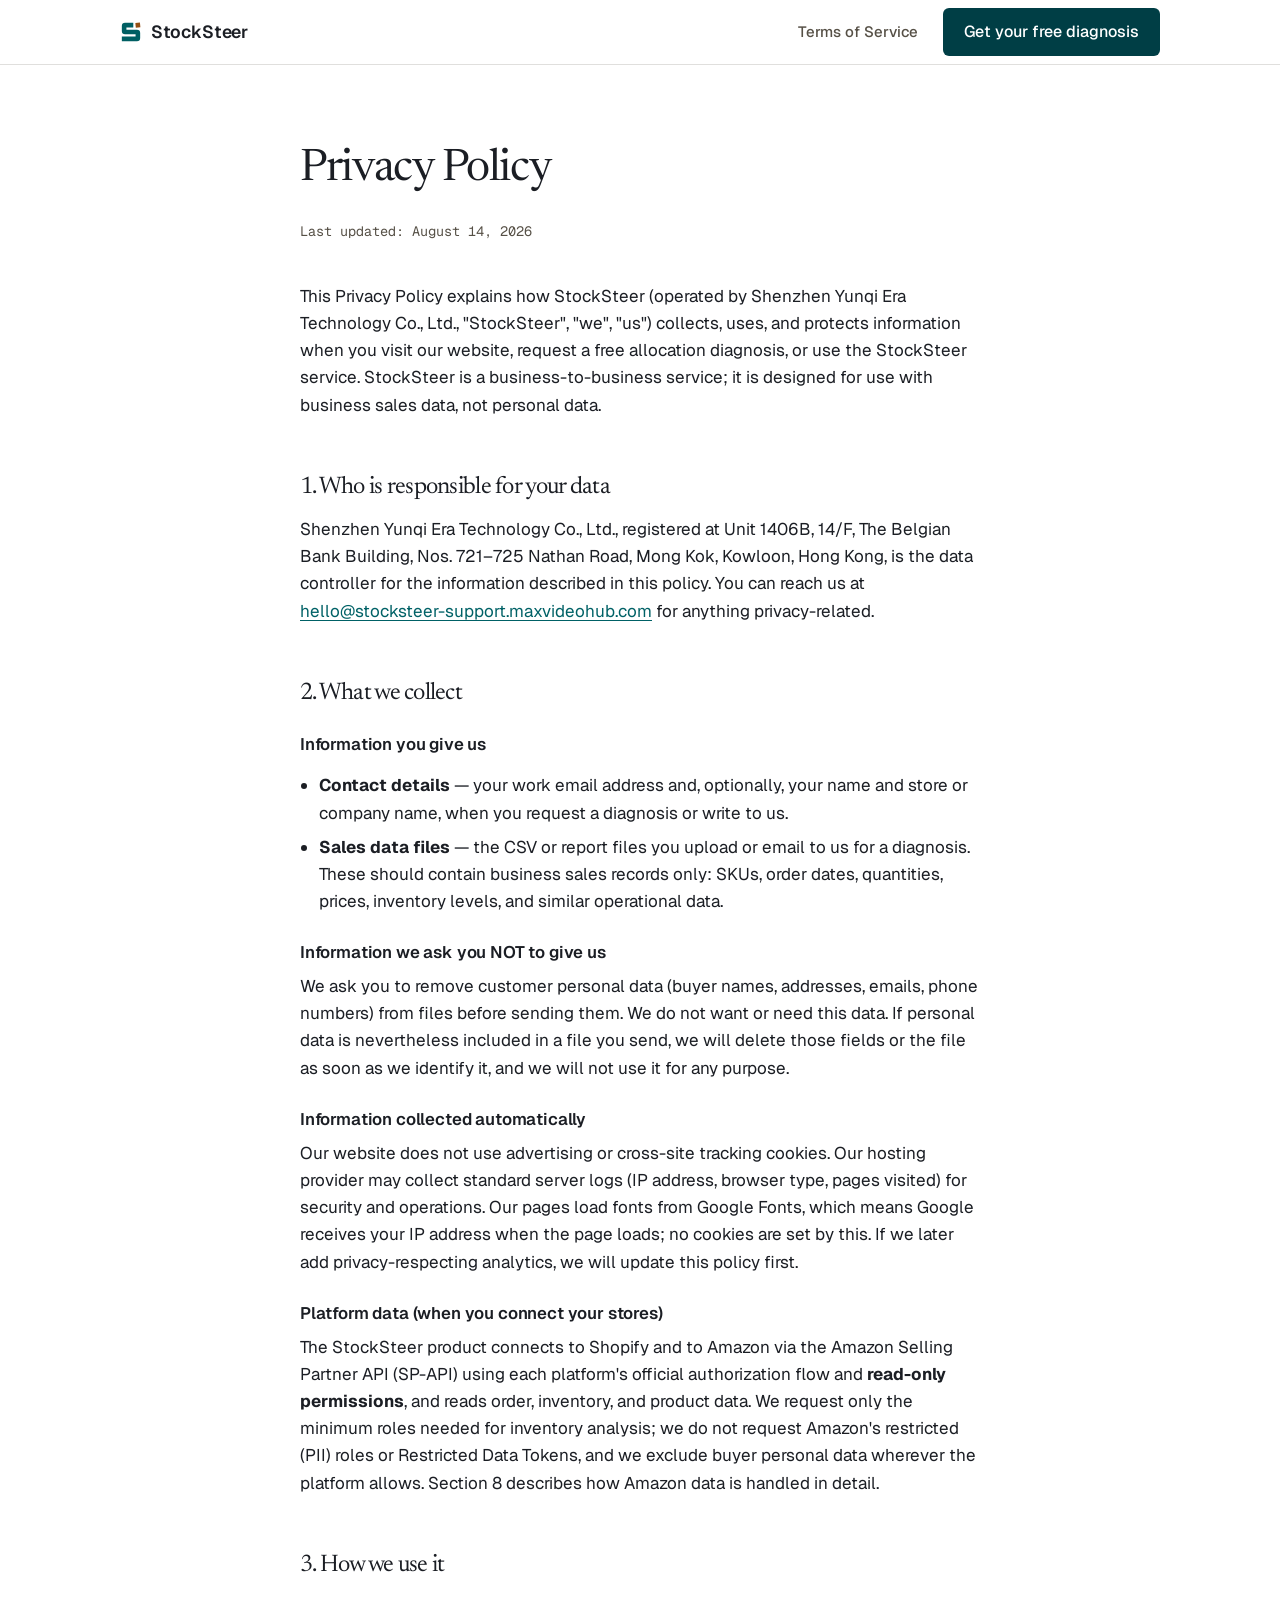
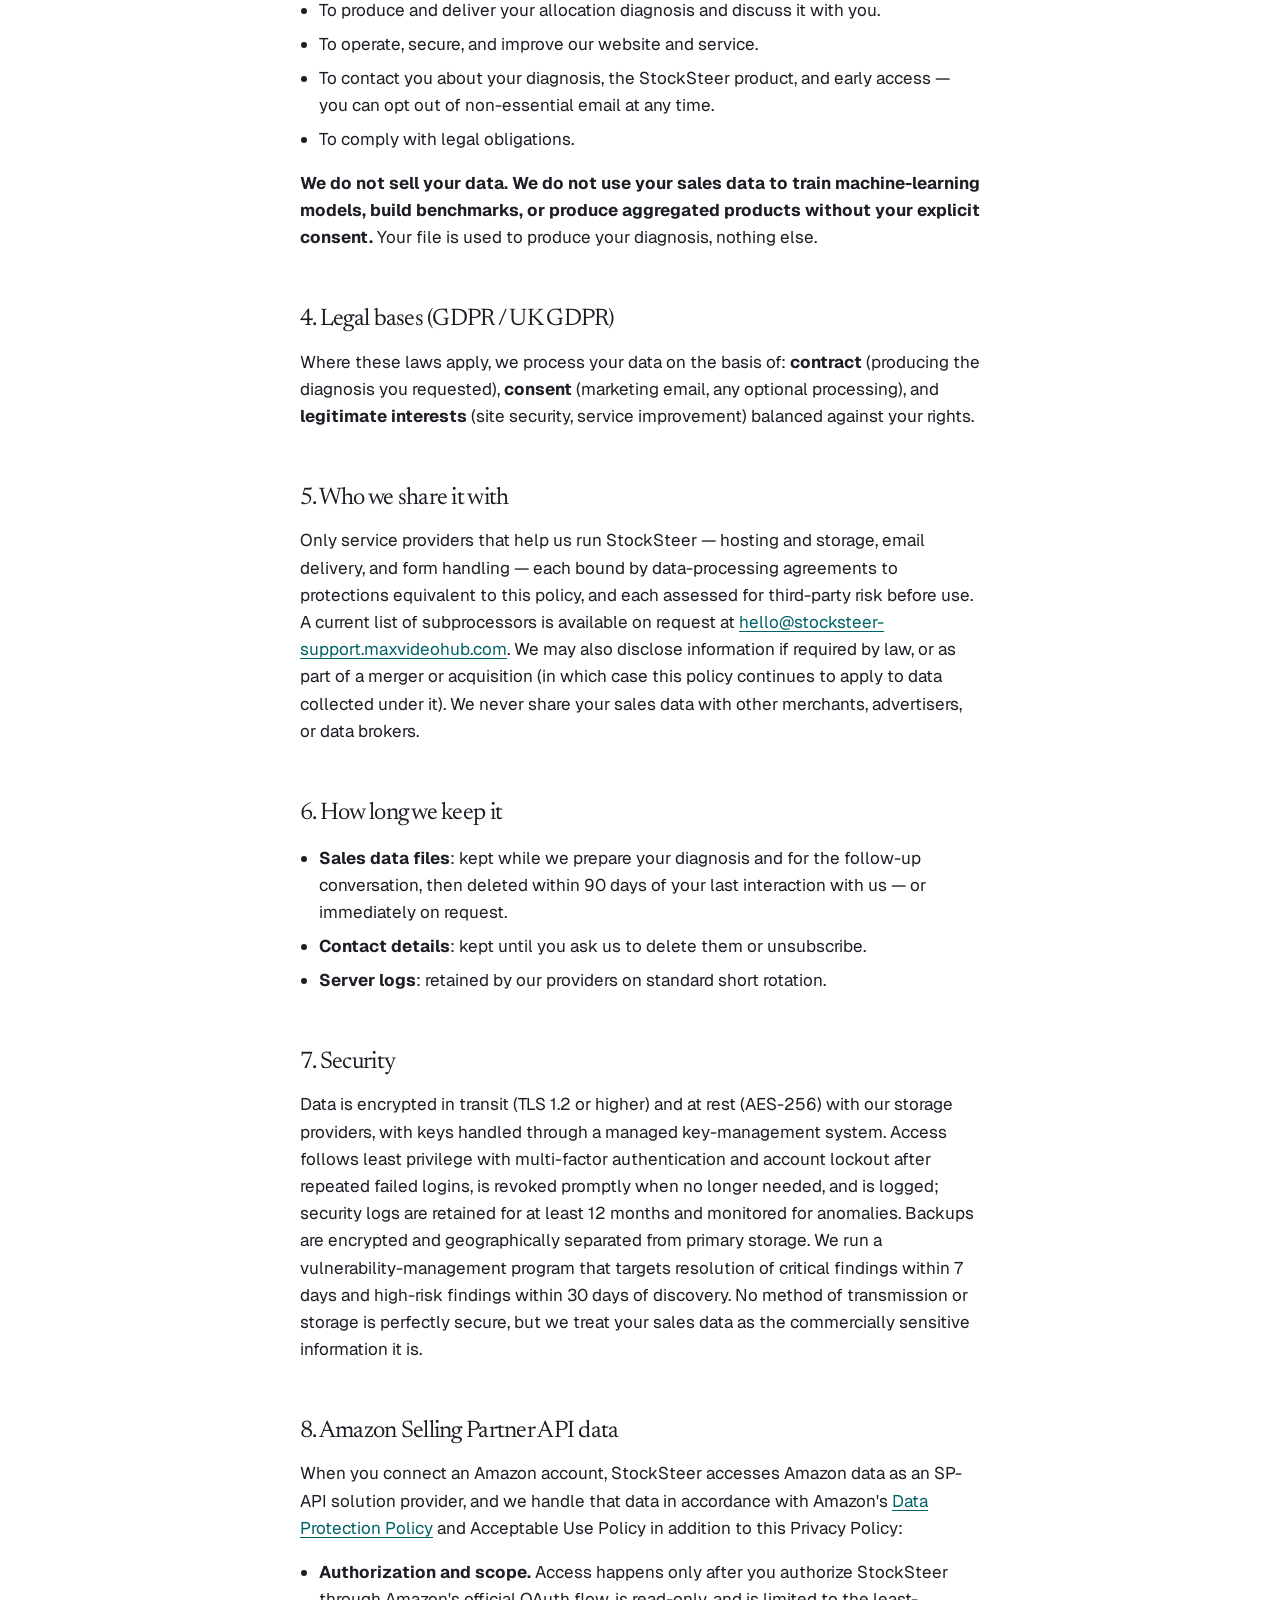
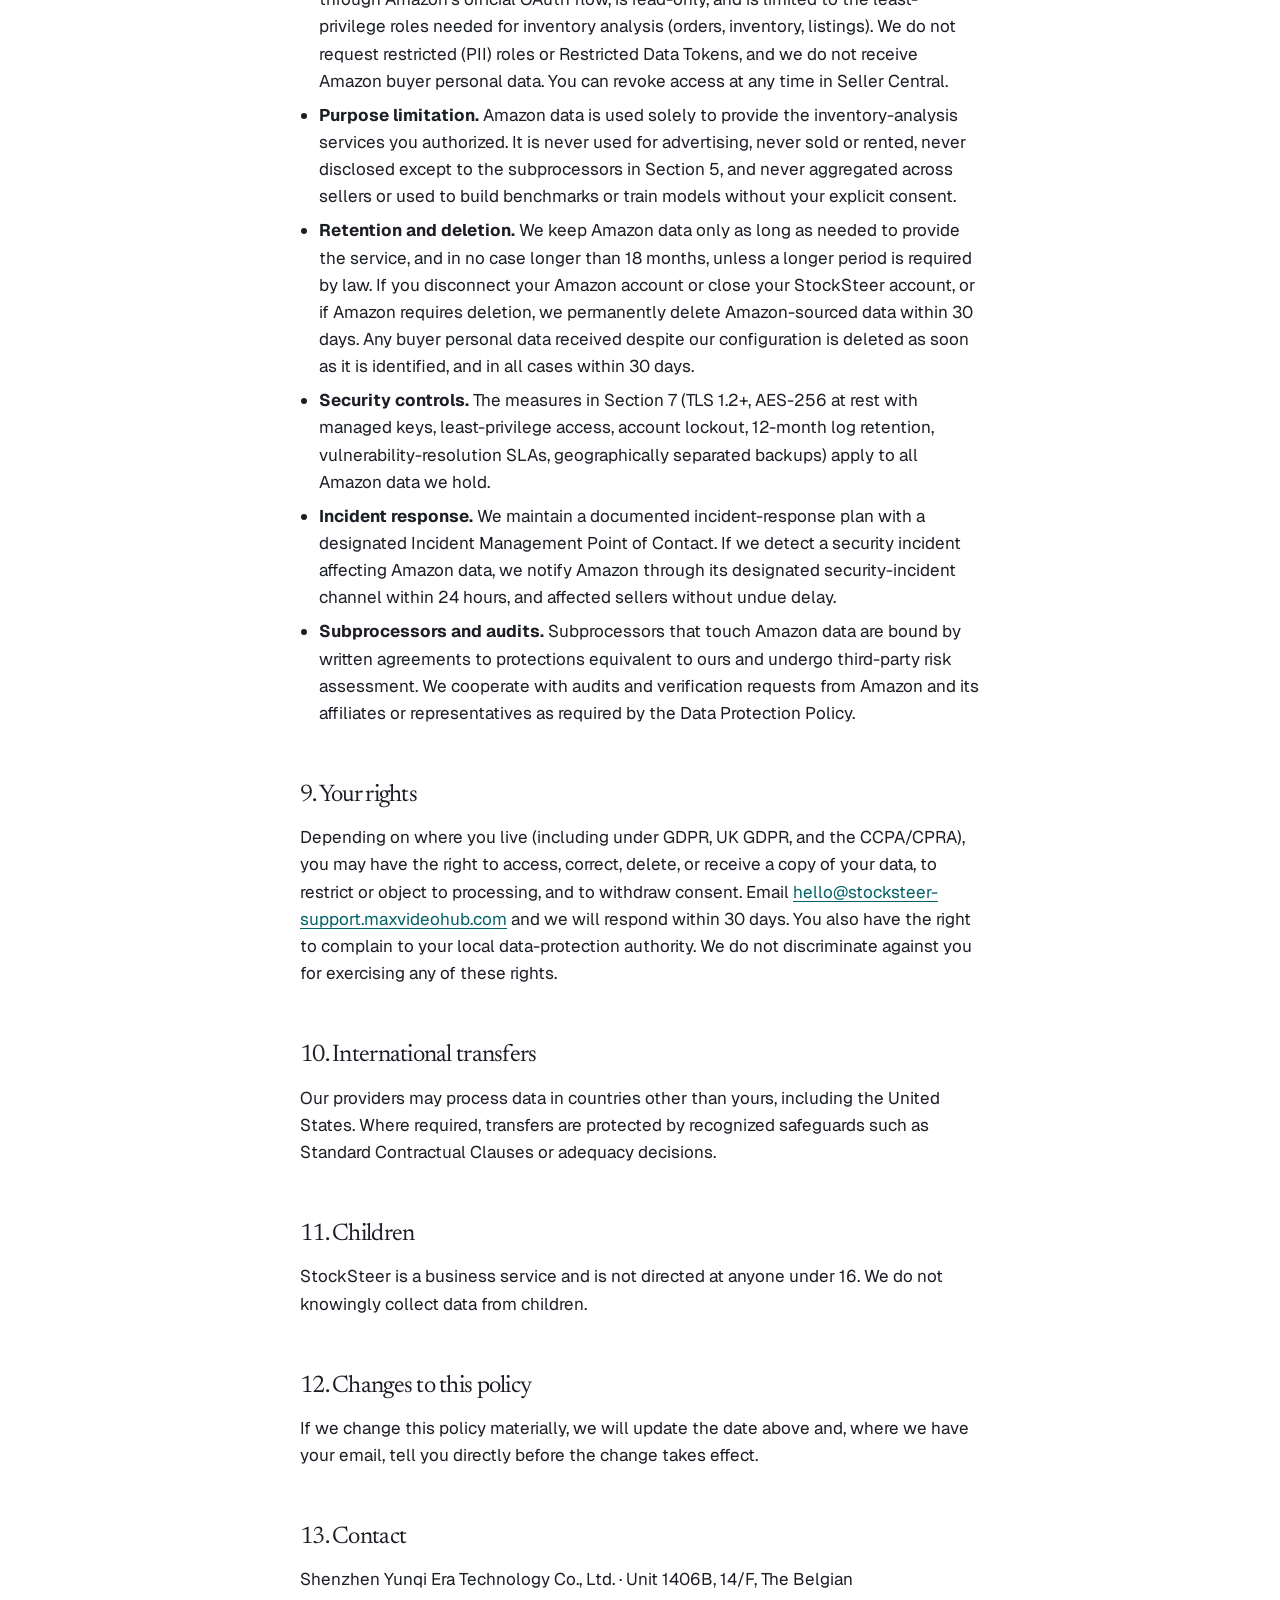
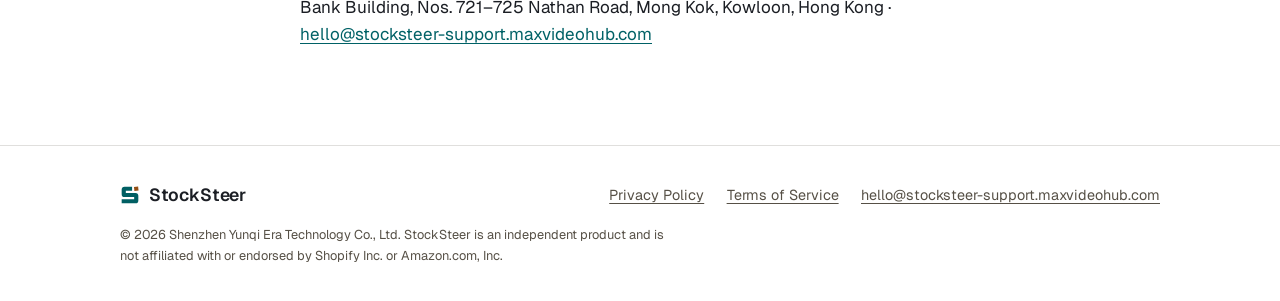
==== commit f43c2f22: "Change operating entity to Shenzhen Yunqi Era Technology Co., Ltd. Aligns the landing page, terms, a" ====
--- a/privacy.html
+++ b/privacy.html
@@ -31,10 +31,10 @@
     <h1>Privacy Policy</h1>
     <p class="updated">Last updated: August 14, 2026</p>
 
-    <p>This Privacy Policy explains how StockSteer (operated by Vidgenix Limited, "StockSteer", "we", "us") collects, uses, and protects information when you visit our website, request a free allocation diagnosis, or use the StockSteer service. StockSteer is a business-to-business service; it is designed for use with business sales data, not personal data.</p>
+    <p>This Privacy Policy explains how StockSteer (operated by Shenzhen Yunqi Era Technology Co., Ltd., "StockSteer", "we", "us") collects, uses, and protects information when you visit our website, request a free allocation diagnosis, or use the StockSteer service. StockSteer is a business-to-business service; it is designed for use with business sales data, not personal data.</p>
 
     <h2>1. Who is responsible for your data</h2>
-    <p>Vidgenix Limited, registered at Unit 1406B, 14/F, The Belgian Bank Building, Nos. 721–725 Nathan Road, Mong Kok, Kowloon, Hong Kong, is the data controller for the information described in this policy. You can reach us at <a href="mailto:hello@stocksteer-support.maxvideohub.com">hello@stocksteer-support.maxvideohub.com</a> for anything privacy-related.</p>
+    <p>Shenzhen Yunqi Era Technology Co., Ltd., registered at Unit 1406B, 14/F, The Belgian Bank Building, Nos. 721–725 Nathan Road, Mong Kok, Kowloon, Hong Kong, is the data controller for the information described in this policy. You can reach us at <a href="mailto:hello@stocksteer-support.maxvideohub.com">hello@stocksteer-support.maxvideohub.com</a> for anything privacy-related.</p>
 
     <h2>2. What we collect</h2>
     <h3>Information you give us</h3>
@@ -98,7 +98,7 @@
     <p>If we change this policy materially, we will update the date above and, where we have your email, tell you directly before the change takes effect.</p>
 
     <h2>13. Contact</h2>
-    <p>Vidgenix Limited · Unit 1406B, 14/F, The Belgian Bank Building, Nos. 721–725 Nathan Road, Mong Kok, Kowloon, Hong Kong · <a href="mailto:hello@stocksteer-support.maxvideohub.com">hello@stocksteer-support.maxvideohub.com</a></p>
+    <p>Shenzhen Yunqi Era Technology Co., Ltd. · Unit 1406B, 14/F, The Belgian Bank Building, Nos. 721–725 Nathan Road, Mong Kok, Kowloon, Hong Kong · <a href="mailto:hello@stocksteer-support.maxvideohub.com">hello@stocksteer-support.maxvideohub.com</a></p>
   </div>
 </main>
 
@@ -113,7 +113,7 @@
       <a href="terms.html">Terms of Service</a>
       <a href="mailto:hello@stocksteer-support.maxvideohub.com">hello@stocksteer-support.maxvideohub.com</a>
     </nav>
-    <p class="legal-note">© 2026 Vidgenix Limited. StockSteer is an independent product and is not affiliated with or endorsed by Shopify Inc. or Amazon.com, Inc.</p>
+    <p class="legal-note">© 2026 Shenzhen Yunqi Era Technology Co., Ltd. StockSteer is an independent product and is not affiliated with or endorsed by Shopify Inc. or Amazon.com, Inc.</p>
   </div>
 </footer>
 
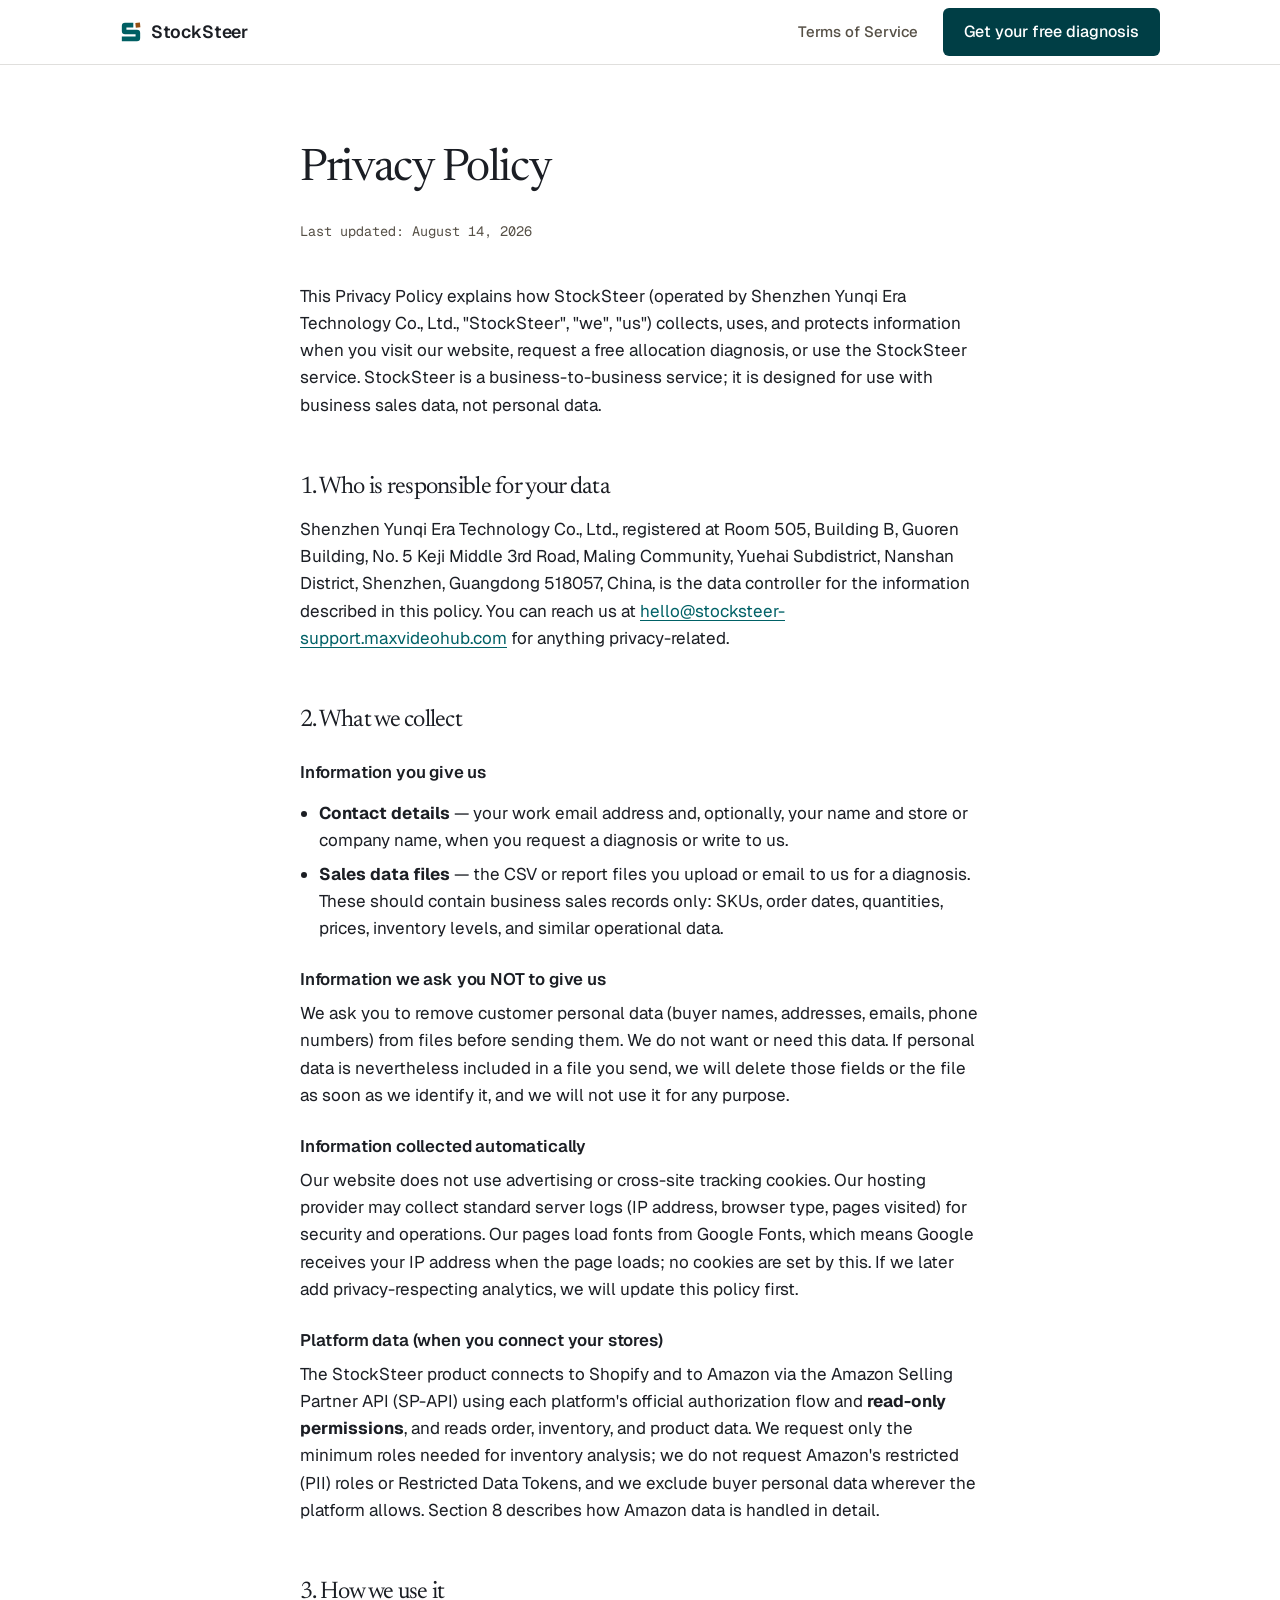
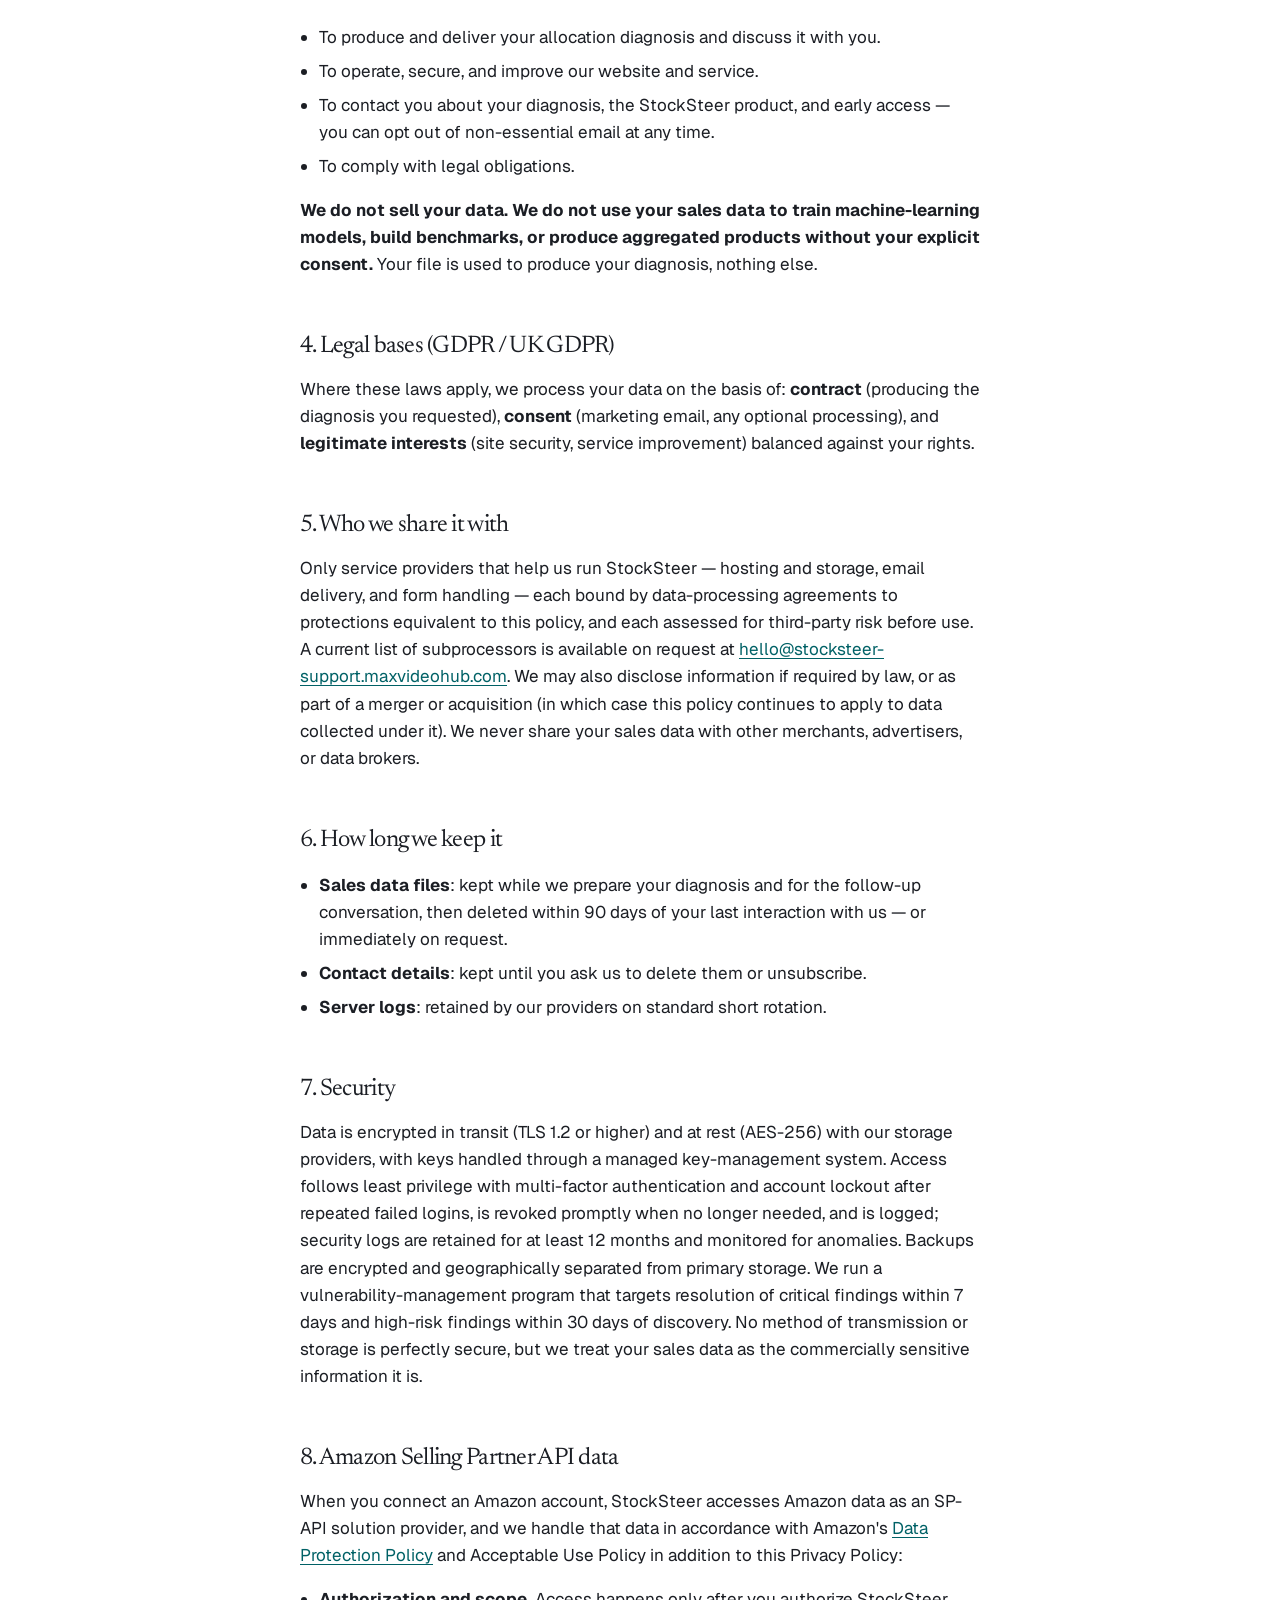
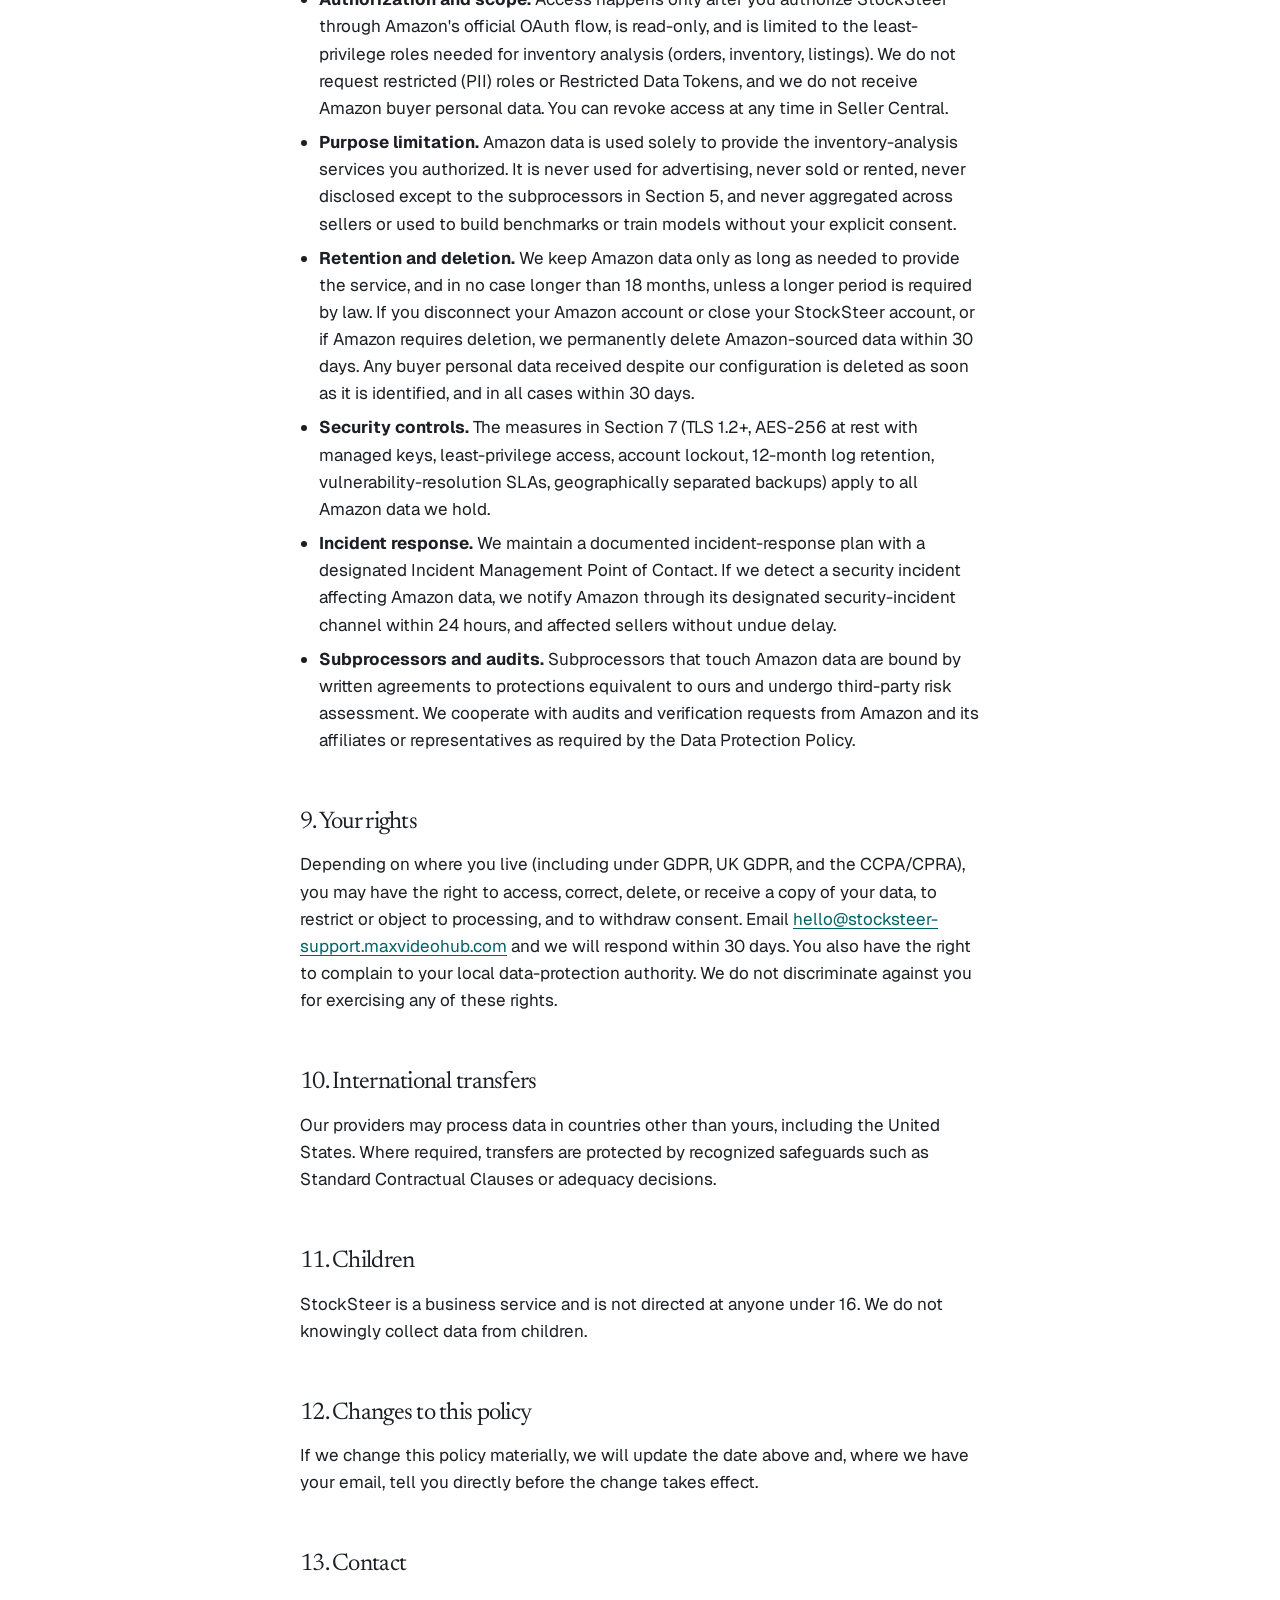
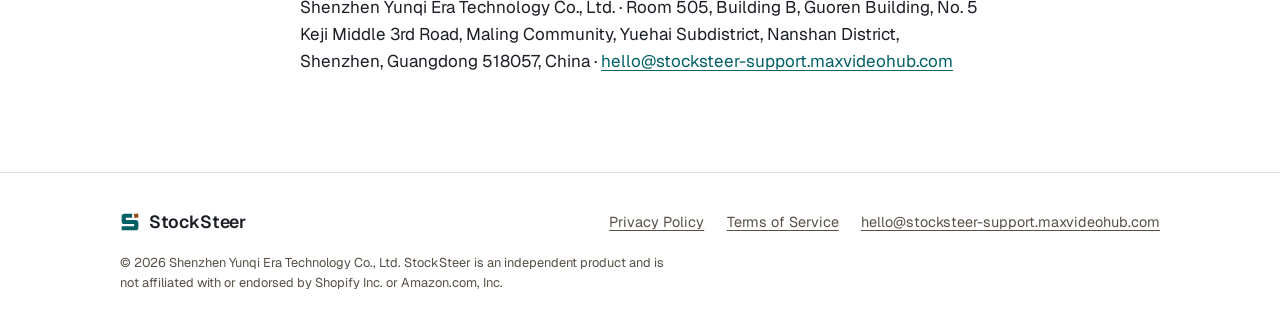
==== commit f3403d39: "Update registered address and governing law for the Shenzhen entity Replaces the former Hong Kong re" ====
--- a/privacy.html
+++ b/privacy.html
@@ -34,7 +34,7 @@
     <p>This Privacy Policy explains how StockSteer (operated by Shenzhen Yunqi Era Technology Co., Ltd., "StockSteer", "we", "us") collects, uses, and protects information when you visit our website, request a free allocation diagnosis, or use the StockSteer service. StockSteer is a business-to-business service; it is designed for use with business sales data, not personal data.</p>
 
     <h2>1. Who is responsible for your data</h2>
-    <p>Shenzhen Yunqi Era Technology Co., Ltd., registered at Unit 1406B, 14/F, The Belgian Bank Building, Nos. 721–725 Nathan Road, Mong Kok, Kowloon, Hong Kong, is the data controller for the information described in this policy. You can reach us at <a href="mailto:hello@stocksteer-support.maxvideohub.com">hello@stocksteer-support.maxvideohub.com</a> for anything privacy-related.</p>
+    <p>Shenzhen Yunqi Era Technology Co., Ltd., registered at Room 505, Building B, Guoren Building, No. 5 Keji Middle 3rd Road, Maling Community, Yuehai Subdistrict, Nanshan District, Shenzhen, Guangdong 518057, China, is the data controller for the information described in this policy. You can reach us at <a href="mailto:hello@stocksteer-support.maxvideohub.com">hello@stocksteer-support.maxvideohub.com</a> for anything privacy-related.</p>
 
     <h2>2. What we collect</h2>
     <h3>Information you give us</h3>
@@ -98,7 +98,7 @@
     <p>If we change this policy materially, we will update the date above and, where we have your email, tell you directly before the change takes effect.</p>
 
     <h2>13. Contact</h2>
-    <p>Shenzhen Yunqi Era Technology Co., Ltd. · Unit 1406B, 14/F, The Belgian Bank Building, Nos. 721–725 Nathan Road, Mong Kok, Kowloon, Hong Kong · <a href="mailto:hello@stocksteer-support.maxvideohub.com">hello@stocksteer-support.maxvideohub.com</a></p>
+    <p>Shenzhen Yunqi Era Technology Co., Ltd. · Room 505, Building B, Guoren Building, No. 5 Keji Middle 3rd Road, Maling Community, Yuehai Subdistrict, Nanshan District, Shenzhen, Guangdong 518057, China · <a href="mailto:hello@stocksteer-support.maxvideohub.com">hello@stocksteer-support.maxvideohub.com</a></p>
   </div>
 </main>
 
